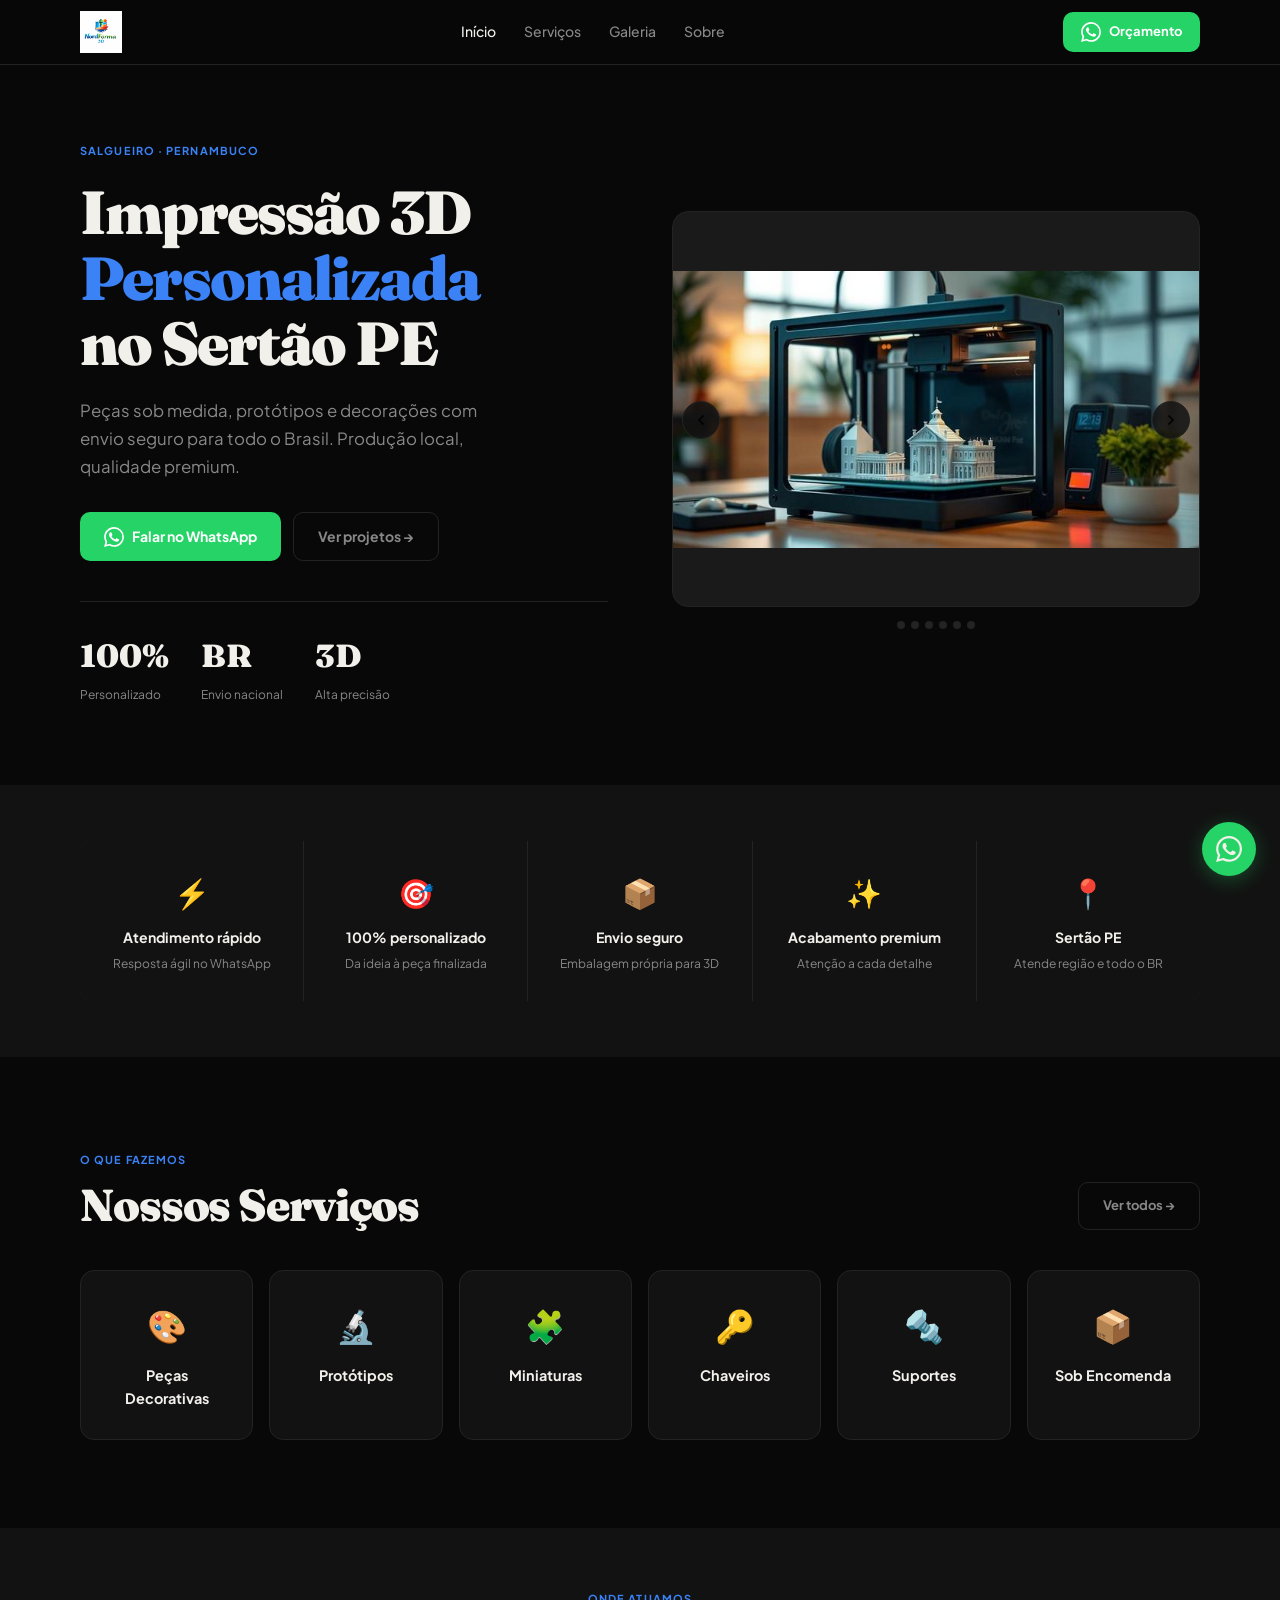
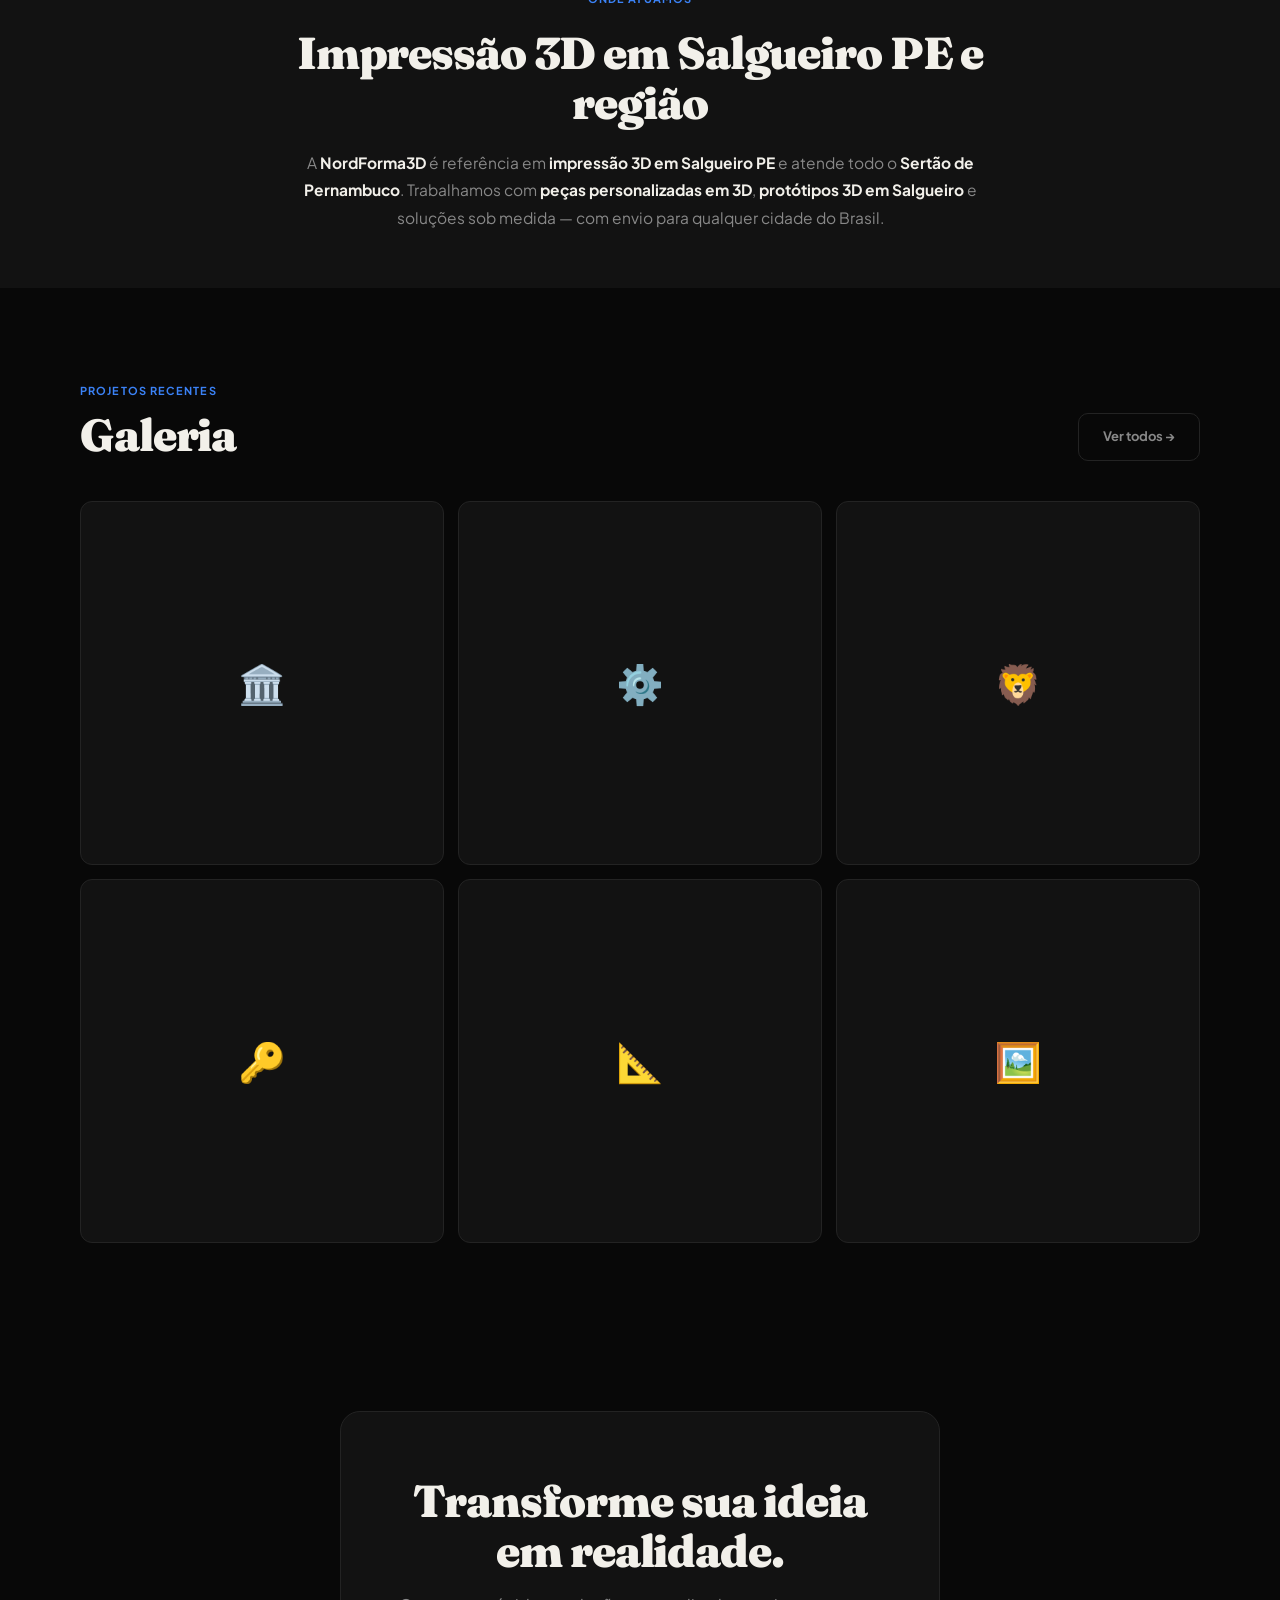
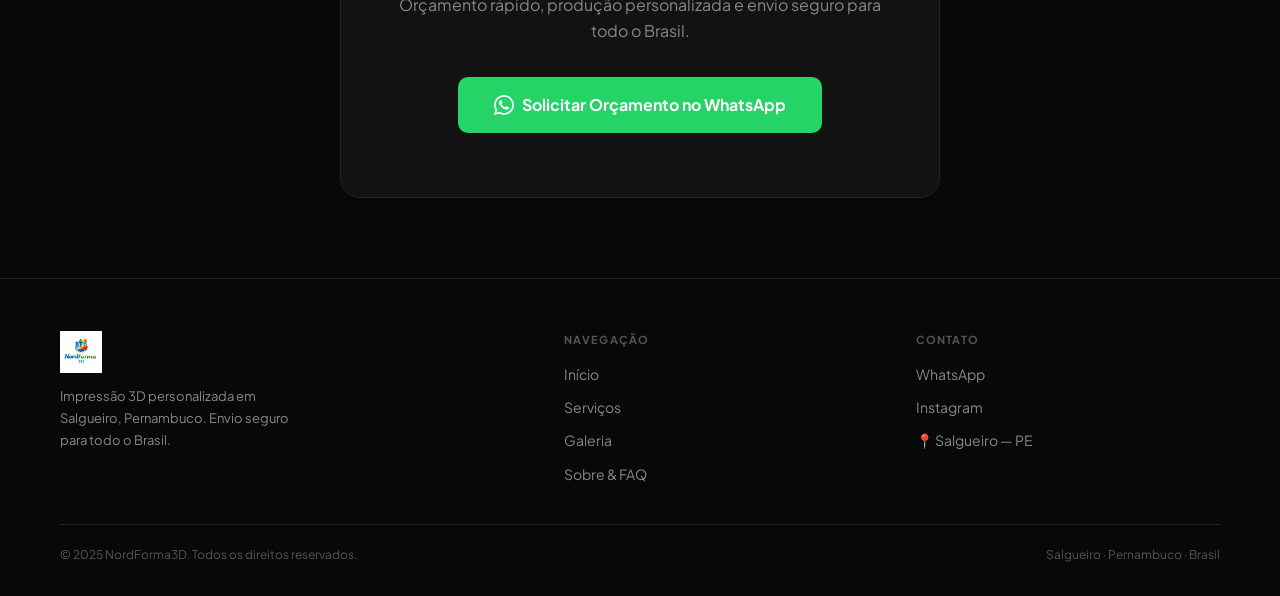
==== index.html @ 680f2144 "Initial commit" ====
<!DOCTYPE html>
<html lang="pt-BR">
  <head>
    <meta charset="UTF-8">
    <meta name="viewport" content="width=device-width,initial-scale=1">
    <title>NordForma3D | Impressão 3D Personalizada em Salgueiro PE</title>
    <meta name="description" content="Impressão 3D personalizada em Salgueiro - PE. Peças decorativas, protótipos, miniaturas e chaveiros. Envio para todo o Brasil. Solicite seu orçamento!">
    <meta name="robots" content="index,follow">
    <link rel="canonical" href="https://nordforma3d.com.br/">
    <meta property="og:type" content="website">
    <meta property="og:title" content="NordForma3D | Impressão 3D Personalizada em Salgueiro PE">
    <meta property="og:description" content="Impressão 3D personalizada em Salgueiro - PE. Peças decorativas, protótipos, miniaturas e chaveiros. Envio para todo o Brasil. Solicite seu orçamento!">
    <script type="application/ld+json">{"@context":"https://schema.org","@type":"LocalBusiness","name":"NordForma3D","description":"Impressão 3D personalizada em Salgueiro - PE","url":"https://nordforma3d.com.br","address":{"@type":"PostalAddress","addressLocality":"Salgueiro","addressRegion":"PE","addressCountry":"BR"},"areaServed":"Brasil","serviceType":"Impressão 3D Personalizada"}</script>
    <link rel="preconnect" href="https://fonts.googleapis.com">
    <link rel="preconnect" href="https://fonts.gstatic.com" crossorigin>
    <link href="https://fonts.googleapis.com/css2?family=Plus+Jakarta+Sans:wght@400;500;700&family=Fraunces:opsz,wght@9..144,700;9..144,900&display=swap" rel="stylesheet">
    <header class="hdr">
      <div class="hdr-inner">
        <a href="index.html"><img src="[data-uri]" alt="NordForma3D" class="logo-img" /></a>
        <nav class="nav">
          <a href="index.html" class='active'>Início</a>
          <a href="servicos.html" >Serviços</a>
          <a href="galeria.html" >Galeria</a>
          <a href="sobre.html" >Sobre</a>
        </nav>
        <a href="https://wa.me/55SEUNUMERO?text=Olá!%20Vim%20pelo%20site%20e%20gostaria%20de%20um%20orçamento." target="_blank" rel="noopener" class="hdr-cta">
          <svg width="20" height="20" viewBox="0 0 24 24" fill="currentColor">
            <path d="M17.472 14.382c-.297-.149-1.758-.867-2.03-.967-.273-.099-.471-.148-.67.15-.197.297-.767.966-.94 1.164-.173.199-.347.223-.644.075-.297-.15-1.255-.463-2.39-1.475-.883-.788-1.48-1.761-1.653-2.059-.173-.297-.018-.458.13-.606.134-.133.298-.347.446-.52.149-.174.198-.298.298-.497.099-.198.05-.371-.025-.52-.075-.149-.669-1.612-.916-2.207-.242-.579-.487-.5-.669-.51-.173-.008-.371-.01-.57-.01-.198 0-.52.074-.792.372-.272.297-1.04 1.016-1.04 2.479 0 1.462 1.065 2.875 1.213 3.074.149.198 2.096 3.2 5.077 4.487.709.306 1.262.489 1.694.625.712.227 1.36.195 1.871.118.571-.085 1.758-.719 2.006-1.413.248-.694.248-1.289.173-1.413-.074-.124-.272-.198-.57-.347m-5.421 7.403h-.004a9.87 9.87 0 01-5.031-1.378l-.361-.214-3.741.982.998-3.648-.235-.374a9.86 9.86 0 01-1.51-5.26c.001-5.45 4.436-9.884 9.888-9.884 2.64 0 5.122 1.03 6.988 2.898a9.825 9.825 0 012.893 6.994c-.003 5.45-4.437 9.884-9.885 9.884m8.413-18.297A11.815 11.815 0 0012.05 0C5.495 0 .16 5.335.157 11.892c0 2.096.547 4.142 1.588 5.945L.057 24l6.305-1.654a11.882 11.882 0 005.683 1.448h.005c6.554 0 11.89-5.335 11.893-11.893a11.821 11.821 0 00-3.48-8.413z"/>
          </svg>
          Orçamento
        </a>
        <button class="hamburger" id="hmbg" aria-label="Menu" aria-expanded="false">
        <span></span><span></span><span></span>
        </button>
      </div>
      <div class="mobile-nav" id="mnav">
        <a href="index.html">Início</a>
        <a href="servicos.html">Serviços</a>
        <a href="galeria.html">Galeria</a>
        <a href="sobre.html">Sobre & FAQ</a>
        <a href="https://wa.me/55SEUNUMERO?text=Olá!%20Vim%20pelo%20site%20e%20gostaria%20de%20um%20orçamento." target="_blank" rel="noopener" class="mob-cta">
          <svg width="20" height="20" viewBox="0 0 24 24" fill="currentColor">
            <path d="M17.472 14.382c-.297-.149-1.758-.867-2.03-.967-.273-.099-.471-.148-.67.15-.197.297-.767.966-.94 1.164-.173.199-.347.223-.644.075-.297-.15-1.255-.463-2.39-1.475-.883-.788-1.48-1.761-1.653-2.059-.173-.297-.018-.458.13-.606.134-.133.298-.347.446-.52.149-.174.198-.298.298-.497.099-.198.05-.371-.025-.52-.075-.149-.669-1.612-.916-2.207-.242-.579-.487-.5-.669-.51-.173-.008-.371-.01-.57-.01-.198 0-.52.074-.792.372-.272.297-1.04 1.016-1.04 2.479 0 1.462 1.065 2.875 1.213 3.074.149.198 2.096 3.2 5.077 4.487.709.306 1.262.489 1.694.625.712.227 1.36.195 1.871.118.571-.085 1.758-.719 2.006-1.413.248-.694.248-1.289.173-1.413-.074-.124-.272-.198-.57-.347m-5.421 7.403h-.004a9.87 9.87 0 01-5.031-1.378l-.361-.214-3.741.982.998-3.648-.235-.374a9.86 9.86 0 01-1.51-5.26c.001-5.45 4.436-9.884 9.888-9.884 2.64 0 5.122 1.03 6.988 2.898a9.825 9.825 0 012.893 6.994c-.003 5.45-4.437 9.884-9.885 9.884m8.413-18.297A11.815 11.815 0 0012.05 0C5.495 0 .16 5.335.157 11.892c0 2.096.547 4.142 1.588 5.945L.057 24l6.305-1.654a11.882 11.882 0 005.683 1.448h.005c6.554 0 11.89-5.335 11.893-11.893a11.821 11.821 0 00-3.48-8.413z"/>
          </svg>
          Solicitar Orçamento
        </a>
      </div>
    </header>
    <style>
      *,*::before,*::after{box-sizing:border-box;margin:0;padding:0}
      :root{
      --bg:#080808;--surface:#121212;--surface2:#1a1a1a;--border:#232323;
      --text:#f2f0ea;--muted:#888;--muted2:#555;
      --blue:#2563eb;--blue-lt:#3b82f6;--green:#25D366;
      --r:10px;--tr:.18s ease;
      }
      html{scroll-behavior:smooth;-webkit-text-size-adjust:100%}
      body{font-family:'Plus Jakarta Sans',sans-serif;background:var(--bg);color:var(--text);font-size:16px;line-height:1.65}
      a{color:inherit;text-decoration:none}
      img{display:block;max-width:100%}
      button{font-family:inherit;cursor:pointer}
      /* HEADER */
      .hdr{position:fixed;top:0;left:0;right:0;z-index:100;background:rgba(8,8,8,.92);backdrop-filter:blur(14px);border-bottom:1px solid var(--border)}
      .hdr-inner{max-width:1160px;margin:0 auto;padding:0 20px;height:64px;display:flex;align-items:center;justify-content:space-between;gap:16px}
      .logo-img{height:42px;width:auto}
      .nav{display:flex;align-items:center;gap:28px}
      .nav a{font-size:14px;font-weight:500;color:var(--muted);transition:color var(--tr)}
      .nav a:hover,.nav a.active{color:var(--text)}
      .hdr-cta{display:flex;align-items:center;gap:8px;background:var(--green);color:#fff;font-size:13px;font-weight:700;padding:9px 18px;border-radius:var(--r);transition:background var(--tr),transform var(--tr);border:none;white-space:nowrap}
      .hdr-cta:hover{background:#1ebe5a;transform:translateY(-1px)}
      .hamburger{display:none;flex-direction:column;gap:5px;background:none;border:none;padding:6px;cursor:pointer}
      .hamburger span{display:block;width:22px;height:2px;background:var(--text);border-radius:2px;transition:all .3s}
      .hamburger.open span:nth-child(1){transform:translateY(7px) rotate(45deg)}
      .hamburger.open span:nth-child(2){opacity:0}
      .hamburger.open span:nth-child(3){transform:translateY(-7px) rotate(-45deg)}
      .mobile-nav{display:none;flex-direction:column;gap:0;background:var(--surface);border-bottom:1px solid var(--border);overflow:hidden;max-height:0;transition:max-height .35s ease}
      .mobile-nav.open{max-height:400px}
      .mobile-nav a{display:block;padding:14px 20px;font-size:15px;font-weight:500;color:var(--muted);border-bottom:1px solid var(--border)}
      .mobile-nav a:last-child{border-bottom:none}
      .mobile-nav a:hover{color:var(--text)}
      .mobile-nav .mob-cta{background:var(--green);color:#fff;text-align:center;border-radius:8px;margin:12px 20px;padding:13px;font-weight:700}
      /* FOOTER */
      .ftr{border-top:1px solid var(--border);padding:52px 20px 32px}
      .ftr-inner{max-width:1160px;margin:0 auto;display:grid;grid-template-columns:1.5fr 1fr 1fr;gap:48px}
      .ftr-brand p{color:var(--muted);font-size:13px;margin-top:12px;line-height:1.7;max-width:240px}
      .ftr-col h4{font-size:11px;font-weight:700;text-transform:uppercase;letter-spacing:.1em;color:var(--muted2);margin-bottom:14px}
      .ftr-col a,.ftr-col p{display:block;font-size:14px;color:var(--muted);margin-bottom:10px;transition:color var(--tr)}
      .ftr-col a:hover{color:var(--text)}
      .ftr-bottom{max-width:1160px;margin:28px auto 0;padding-top:20px;border-top:1px solid var(--border);display:flex;justify-content:space-between;font-size:12px;color:var(--muted2);flex-wrap:wrap;gap:6px}
      /* FAB WA */
      .fab-wa{position:fixed;bottom:24px;right:24px;z-index:200;width:54px;height:54px;background:var(--green);border-radius:50%;display:flex;align-items:center;justify-content:center;box-shadow:0 4px 20px rgba(37,211,102,.3);transition:transform var(--tr),box-shadow var(--tr)}
      .fab-wa:hover{transform:scale(1.09);box-shadow:0 6px 28px rgba(37,211,102,.42)}
      .fab-wa svg{width:26px;height:26px}
      /* BTNS */
      .btn{display:inline-flex;align-items:center;justify-content:center;gap:8px;padding:12px 24px;border-radius:var(--r);font-size:14px;font-weight:700;transition:all var(--tr);border:none;cursor:pointer;white-space:nowrap}
      .btn-wa{background:var(--green);color:#fff}.btn-wa:hover{background:#1ebe5a;transform:translateY(-1px)}
      .btn-ghost{background:transparent;color:var(--muted);border:1px solid var(--border)}.btn-ghost:hover{color:var(--text);border-color:#444}
      /* UTILITIES */
      .container{max-width:1160px;margin:0 auto;padding:0 20px}
      .tag{display:inline-block;font-size:11px;font-weight:700;text-transform:uppercase;letter-spacing:.1em;color:var(--blue-lt);margin-bottom:10px}
      .h1{font-family:'Fraunces',serif;font-size:clamp(2.4rem,5.5vw,3.8rem);font-weight:900;line-height:1.08;letter-spacing:-.03em}
      .h2{font-family:'Fraunces',serif;font-size:clamp(1.9rem,3.8vw,2.8rem);font-weight:900;line-height:1.12;letter-spacing:-.025em}
      .h3{font-family:'Fraunces',serif;font-size:1.35rem;font-weight:800;line-height:1.2;letter-spacing:-.02em}
      .muted{color:var(--muted)}
      .section{padding:88px 0}
      /* CAROUSEL */
      .carousel-wrap{position:relative;overflow:hidden;border-radius:16px}
      .carousel-track{display:flex;transition:transform .45s cubic-bezier(.4,0,.2,1)}
      .carousel-track .slide{flex:0 0 100%;min-width:100%}
      .carousel-slide-img{width:100%;aspect-ratio:4/3;background:var(--surface2);border-radius:16px;display:flex;align-items:center;justify-content:center;overflow:hidden;border:1px solid var(--border)}
      .carousel-slide-img .ic{font-size:4rem}
      .carousel-dots{display:flex;gap:6px;justify-content:center;margin-top:14px}
      .carousel-dots button{width:8px;height:8px;border-radius:50%;border:none;background:var(--border);cursor:pointer;transition:background var(--tr),transform var(--tr)}
      .carousel-dots button.active{background:var(--blue-lt);transform:scale(1.3)}
      .carr-btn{position:absolute;top:50%;transform:translateY(-50%);background:rgba(18,18,18,.85);border:1px solid var(--border);border-radius:50%;width:38px;height:38px;display:flex;align-items:center;justify-content:center;cursor:pointer;transition:background var(--tr);z-index:2}
      .carr-btn:hover{background:var(--surface2)}
      .carr-prev{left:10px}.carr-next{right:10px}
      /* CARD */
      .card{background:var(--surface);border:1px solid var(--border);border-radius:14px;padding:28px 24px;transition:border-color var(--tr),transform var(--tr)}
      .card:hover{border-color:#333;transform:translateY(-2px)}
      @media(max-width:860px){
      .nav,.hdr-cta{display:none}
      .hamburger{display:flex}
      .ftr-inner{grid-template-columns:1fr 1fr}
      .ftr-brand{grid-column:1/-1}
      }
      @media(max-width:540px){
      .ftr-inner{grid-template-columns:1fr}
      .ftr-brand{grid-column:auto}
      }
      @media(max-width:820px){
      section:first-of-type > .container > div:first-child{grid-template-columns:1fr!important}
      section:first-of-type > .container > div:first-child > div:last-child{display:none}
      }
      @media(max-width:540px){
      section:nth-of-type(4) > .container > div:last-child{grid-template-columns:repeat(3,1fr)!important}
      }
      body{padding-top:64px}
    </style>
  </head>
  <body>
    <!-- HERO -->
    <section style="padding:72px 0 80px">
      <div class="container">
        <div style="display:grid;grid-template-columns:1fr 1fr;gap:64px;align-items:center">
          <div>
            <span class="tag">Salgueiro · Pernambuco</span>
            <h1 class="h1" style="margin:10px 0 20px">
              Impressão 3D<br><em style="color:var(--blue-lt);font-style:normal">Personalizada</em><br>no Sertão PE
            </h1>
            <p class="muted" style="font-size:1.05rem;max-width:440px;margin-bottom:32px">Peças sob medida, protótipos e decorações com envio seguro para todo o Brasil. Produção local, qualidade premium.</p>
            <div style="display:flex;gap:12px;flex-wrap:wrap">
              <a href="https://wa.me/55SEUNUMERO?text=Olá!%20Vim%20pelo%20site%20e%20gostaria%20de%20um%20orçamento." target="_blank" rel="noopener" class="btn btn-wa">
                <svg width="20" height="20" viewBox="0 0 24 24" fill="currentColor">
                  <path d="M17.472 14.382c-.297-.149-1.758-.867-2.03-.967-.273-.099-.471-.148-.67.15-.197.297-.767.966-.94 1.164-.173.199-.347.223-.644.075-.297-.15-1.255-.463-2.39-1.475-.883-.788-1.48-1.761-1.653-2.059-.173-.297-.018-.458.13-.606.134-.133.298-.347.446-.52.149-.174.198-.298.298-.497.099-.198.05-.371-.025-.52-.075-.149-.669-1.612-.916-2.207-.242-.579-.487-.5-.669-.51-.173-.008-.371-.01-.57-.01-.198 0-.52.074-.792.372-.272.297-1.04 1.016-1.04 2.479 0 1.462 1.065 2.875 1.213 3.074.149.198 2.096 3.2 5.077 4.487.709.306 1.262.489 1.694.625.712.227 1.36.195 1.871.118.571-.085 1.758-.719 2.006-1.413.248-.694.248-1.289.173-1.413-.074-.124-.272-.198-.57-.347m-5.421 7.403h-.004a9.87 9.87 0 01-5.031-1.378l-.361-.214-3.741.982.998-3.648-.235-.374a9.86 9.86 0 01-1.51-5.26c.001-5.45 4.436-9.884 9.888-9.884 2.64 0 5.122 1.03 6.988 2.898a9.825 9.825 0 012.893 6.994c-.003 5.45-4.437 9.884-9.885 9.884m8.413-18.297A11.815 11.815 0 0012.05 0C5.495 0 .16 5.335.157 11.892c0 2.096.547 4.142 1.588 5.945L.057 24l6.305-1.654a11.882 11.882 0 005.683 1.448h.005c6.554 0 11.89-5.335 11.893-11.893a11.821 11.821 0 00-3.48-8.413z"/>
                </svg>
                Falar no WhatsApp
              </a>
              <a href="galeria.html" class="btn btn-ghost">Ver projetos →</a>
            </div>
            <div style="display:flex;gap:32px;margin-top:40px;padding-top:28px;border-top:1px solid var(--border)">
              <div>
                <div style="font-family:'Fraunces',serif;font-size:2rem;font-weight:900">100%</div>
                <div style="font-size:12px;color:var(--muted);margin-top:2px">Personalizado</div>
              </div>
              <div>
                <div style="font-family:'Fraunces',serif;font-size:2rem;font-weight:900">BR</div>
                <div style="font-size:12px;color:var(--muted);margin-top:2px">Envio nacional</div>
              </div>
              <div>
                <div style="font-family:'Fraunces',serif;font-size:2rem;font-weight:900">3D</div>
                <div style="font-size:12px;color:var(--muted);margin-top:2px">Alta precisão</div>
              </div>
            </div>
          </div>
          <div>
            <div class="carousel-wrap" id="hero-car">
              <div class="carousel-track">
                <div class="slide">
                  <div class="carousel-slide-img">
                    <img src="img/hero-carrossel-1.jpeg" alt="Imagem 1">
                  </div>
                </div>
                <div class="slide">
                  <div class="carousel-slide-img">
                    <img src="img/hero-carrossel-2.jpeg" alt="Imagem 2">
                  </div>
                </div>
                <div class="slide">
                  <div class="carousel-slide-img">
                    <img src="img/hero-carrossel-3.jpeg" alt="Imagem 3">
                  </div>
                </div>
                <div class="slide">
                  <div class="carousel-slide-img">
                    <img src="img/hero-carrossel-4.jpeg" alt="Imagem 4">
                  </div>
                </div>
                <div class="slide">
                  <div class="carousel-slide-img">
                    <img src="img/hero-carrossel-5.jpeg" alt="Imagem 5">
                  </div>
                </div>
                <div class="slide">
                  <div class="carousel-slide-img">
                    <img src="img/hero-carrossel-6.jpeg" alt="Imagem 6">
                  </div>
                </div>
              </div>
              <button class="carr-btn carr-prev" aria-label="Anterior">
                <svg width="16" height="16" viewBox="0 0 24 24" fill="none" stroke="currentColor" stroke-width="2.5" stroke-linecap="round" stroke-linejoin="round">
                  <polyline points="15 18 9 12 15 6"/>
                </svg>
              </button>
              <button class="carr-btn carr-next" aria-label="Próximo">
                <svg width="16" height="16" viewBox="0 0 24 24" fill="none" stroke="currentColor" stroke-width="2.5" stroke-linecap="round" stroke-linejoin="round">
                  <polyline points="9 18 15 12 9 6"/>
                </svg>
              </button>
              <div class="carousel-dots"><button aria-label="slide"></button><button aria-label="slide"></button><button aria-label="slide"></button><button aria-label="slide"></button><button aria-label="slide"></button><button aria-label="slide"></button></div>
            </div>
          </div>
        </div>
      </div>
    </section>
    <!-- DIFERENCIAIS STRIP -->
    <section style="background:var(--surface);padding:56px 0">
      <div class="container">
        <div style="display:grid;grid-template-columns:repeat(auto-fit,minmax(160px,1fr));gap:1px;background:var(--border);border-radius:12px;overflow:hidden">
          <div style="background:var(--surface);padding:28px 20px;text-align:center">
            <div style="font-size:1.8rem;margin-bottom:10px">⚡</div>
            <div style="font-weight:700;font-size:.88rem;margin-bottom:4px">Atendimento rápido</div>
            <div style="font-size:12px;color:var(--muted)">Resposta ágil no WhatsApp</div>
          </div>
          <div style="background:var(--surface);padding:28px 20px;text-align:center">
            <div style="font-size:1.8rem;margin-bottom:10px">🎯</div>
            <div style="font-weight:700;font-size:.88rem;margin-bottom:4px">100% personalizado</div>
            <div style="font-size:12px;color:var(--muted)">Da ideia à peça finalizada</div>
          </div>
          <div style="background:var(--surface);padding:28px 20px;text-align:center">
            <div style="font-size:1.8rem;margin-bottom:10px">📦</div>
            <div style="font-weight:700;font-size:.88rem;margin-bottom:4px">Envio seguro</div>
            <div style="font-size:12px;color:var(--muted)">Embalagem própria para 3D</div>
          </div>
          <div style="background:var(--surface);padding:28px 20px;text-align:center">
            <div style="font-size:1.8rem;margin-bottom:10px">✨</div>
            <div style="font-weight:700;font-size:.88rem;margin-bottom:4px">Acabamento premium</div>
            <div style="font-size:12px;color:var(--muted)">Atenção a cada detalhe</div>
          </div>
          <div style="background:var(--surface);padding:28px 20px;text-align:center">
            <div style="font-size:1.8rem;margin-bottom:10px">📍</div>
            <div style="font-weight:700;font-size:.88rem;margin-bottom:4px">Sertão PE</div>
            <div style="font-size:12px;color:var(--muted)">Atende região e todo o BR</div>
          </div>
        </div>
      </div>
    </section>
    <!-- SERVIÇOS PREVIEW -->
    <section class="section">
      <div class="container">
        <span class="tag">O que fazemos</span>
        <div style="display:flex;justify-content:space-between;align-items:flex-end;margin-bottom:40px;gap:16px;flex-wrap:wrap">
          <h2 class="h2">Nossos Serviços</h2>
          <a href="servicos.html" class="btn btn-ghost" style="font-size:13px">Ver todos →</a>
        </div>
        <div style="display:grid;grid-template-columns:repeat(auto-fit,minmax(170px,1fr));gap:16px">
          <a href="servicos.html" class="card" style="text-align:center;text-decoration:none">
            <div style="font-size:2rem;margin-bottom:12px">🎨</div>
            <div style="font-weight:700;font-size:.9rem">Peças Decorativas</div>
          </a>
          <a href="servicos.html" class="card" style="text-align:center;text-decoration:none">
            <div style="font-size:2rem;margin-bottom:12px">🔬</div>
            <div style="font-weight:700;font-size:.9rem">Protótipos</div>
          </a>
          <a href="servicos.html" class="card" style="text-align:center;text-decoration:none">
            <div style="font-size:2rem;margin-bottom:12px">🧩</div>
            <div style="font-weight:700;font-size:.9rem">Miniaturas</div>
          </a>
          <a href="servicos.html" class="card" style="text-align:center;text-decoration:none">
            <div style="font-size:2rem;margin-bottom:12px">🔑</div>
            <div style="font-weight:700;font-size:.9rem">Chaveiros</div>
          </a>
          <a href="servicos.html" class="card" style="text-align:center;text-decoration:none">
            <div style="font-size:2rem;margin-bottom:12px">🔩</div>
            <div style="font-weight:700;font-size:.9rem">Suportes</div>
          </a>
          <a href="servicos.html" class="card" style="text-align:center;text-decoration:none">
            <div style="font-size:2rem;margin-bottom:12px">📦</div>
            <div style="font-weight:700;font-size:.9rem">Sob Encomenda</div>
          </a>
        </div>
      </div>
    </section>
    <!-- SEO LOCAL BLOCO (indexável, limpo) -->
    <section style="background:var(--surface);padding:56px 0">
      <div class="container">
        <div style="max-width:720px;margin:0 auto;text-align:center">
          <span class="tag">Onde atuamos</span>
          <h2 class="h2" style="margin:10px 0 20px">Impressão 3D em Salgueiro PE e região</h2>
          <p style="color:var(--muted);font-size:.97rem;line-height:1.8">A <strong style="color:var(--text)">NordForma3D</strong> é referência em <strong style="color:var(--text)">impressão 3D em Salgueiro PE</strong> e atende todo o <strong style="color:var(--text)">Sertão de Pernambuco</strong>. Trabalhamos com <strong style="color:var(--text)">peças personalizadas em 3D</strong>, <strong style="color:var(--text)">protótipos 3D em Salgueiro</strong> e soluções sob medida — com envio para qualquer cidade do Brasil.</p>
        </div>
      </div>
    </section>
    <!-- GALERIA PREVIEW -->
    <section class="section">
      <div class="container">
        <span class="tag">Projetos recentes</span>
        <div style="display:flex;justify-content:space-between;align-items:flex-end;margin-bottom:40px;gap:16px;flex-wrap:wrap">
          <h2 class="h2">Galeria</h2>
          <a href="galeria.html" class="btn btn-ghost" style="font-size:13px">Ver todos →</a>
        </div>
        <div style="display:grid;grid-template-columns:repeat(3,1fr);gap:14px">
          <a href="galeria.html" style="aspect-ratio:1;background:var(--surface);border:1px solid var(--border);border-radius:12px;display:flex;align-items:center;justify-content:center;font-size:2.4rem;transition:border-color var(--tr);text-decoration:none" onmouseover="this.style.borderColor='#444'" onmouseout="this.style.borderColor='var(--border)'">🏛️</a><a href="galeria.html" style="aspect-ratio:1;background:var(--surface);border:1px solid var(--border);border-radius:12px;display:flex;align-items:center;justify-content:center;font-size:2.4rem;transition:border-color var(--tr);text-decoration:none" onmouseover="this.style.borderColor='#444'" onmouseout="this.style.borderColor='var(--border)'">⚙️</a><a href="galeria.html" style="aspect-ratio:1;background:var(--surface);border:1px solid var(--border);border-radius:12px;display:flex;align-items:center;justify-content:center;font-size:2.4rem;transition:border-color var(--tr);text-decoration:none" onmouseover="this.style.borderColor='#444'" onmouseout="this.style.borderColor='var(--border)'">🦁</a><a href="galeria.html" style="aspect-ratio:1;background:var(--surface);border:1px solid var(--border);border-radius:12px;display:flex;align-items:center;justify-content:center;font-size:2.4rem;transition:border-color var(--tr);text-decoration:none" onmouseover="this.style.borderColor='#444'" onmouseout="this.style.borderColor='var(--border)'">🔑</a><a href="galeria.html" style="aspect-ratio:1;background:var(--surface);border:1px solid var(--border);border-radius:12px;display:flex;align-items:center;justify-content:center;font-size:2.4rem;transition:border-color var(--tr);text-decoration:none" onmouseover="this.style.borderColor='#444'" onmouseout="this.style.borderColor='var(--border)'">📐</a><a href="galeria.html" style="aspect-ratio:1;background:var(--surface);border:1px solid var(--border);border-radius:12px;display:flex;align-items:center;justify-content:center;font-size:2.4rem;transition:border-color var(--tr);text-decoration:none" onmouseover="this.style.borderColor='#444'" onmouseout="this.style.borderColor='var(--border)'">🖼️</a>
        </div>
      </div>
    </section>
    <!-- CTA FINAL -->
    <section style="padding:80px 0">
      <div class="container">
        <div style="background:var(--surface);border:1px solid var(--border);border-radius:20px;padding:64px 40px;text-align:center;max-width:600px;margin:0 auto">
          <h2 class="h2" style="margin-bottom:16px">Transforme sua ideia em realidade.</h2>
          <p class="muted" style="margin-bottom:32px;font-size:1rem">Orçamento rápido, produção personalizada e envio seguro para todo o Brasil.</p>
          <a href="https://wa.me/55SEUNUMERO?text=Olá!%20Vim%20pelo%20site%20e%20gostaria%20de%20um%20orçamento." target="_blank" rel="noopener" class="btn btn-wa" style="font-size:1rem;padding:15px 36px">
            <svg width="20" height="20" viewBox="0 0 24 24" fill="currentColor">
              <path d="M17.472 14.382c-.297-.149-1.758-.867-2.03-.967-.273-.099-.471-.148-.67.15-.197.297-.767.966-.94 1.164-.173.199-.347.223-.644.075-.297-.15-1.255-.463-2.39-1.475-.883-.788-1.48-1.761-1.653-2.059-.173-.297-.018-.458.13-.606.134-.133.298-.347.446-.52.149-.174.198-.298.298-.497.099-.198.05-.371-.025-.52-.075-.149-.669-1.612-.916-2.207-.242-.579-.487-.5-.669-.51-.173-.008-.371-.01-.57-.01-.198 0-.52.074-.792.372-.272.297-1.04 1.016-1.04 2.479 0 1.462 1.065 2.875 1.213 3.074.149.198 2.096 3.2 5.077 4.487.709.306 1.262.489 1.694.625.712.227 1.36.195 1.871.118.571-.085 1.758-.719 2.006-1.413.248-.694.248-1.289.173-1.413-.074-.124-.272-.198-.57-.347m-5.421 7.403h-.004a9.87 9.87 0 01-5.031-1.378l-.361-.214-3.741.982.998-3.648-.235-.374a9.86 9.86 0 01-1.51-5.26c.001-5.45 4.436-9.884 9.888-9.884 2.64 0 5.122 1.03 6.988 2.898a9.825 9.825 0 012.893 6.994c-.003 5.45-4.437 9.884-9.885 9.884m8.413-18.297A11.815 11.815 0 0012.05 0C5.495 0 .16 5.335.157 11.892c0 2.096.547 4.142 1.588 5.945L.057 24l6.305-1.654a11.882 11.882 0 005.683 1.448h.005c6.554 0 11.89-5.335 11.893-11.893a11.821 11.821 0 00-3.48-8.413z"/>
            </svg>
            Solicitar Orçamento no WhatsApp
          </a>
        </div>
      </div>
    </section>
    <footer class="ftr">
      <div class="ftr-inner">
        <div class="ftr-brand">
          <img src="[data-uri]" alt="NordForma3D" class="logo-img" />
          <p>Impressão 3D personalizada em Salgueiro, Pernambuco. Envio seguro para todo o Brasil.</p>
        </div>
        <div class="ftr-col">
          <h4>Navegação</h4>
          <a href="index.html">Início</a>
          <a href="servicos.html">Serviços</a>
          <a href="galeria.html">Galeria</a>
          <a href="sobre.html">Sobre & FAQ</a>
        </div>
        <div class="ftr-col">
          <h4>Contato</h4>
          <a href="https://wa.me/55SEUNUMERO?text=Olá!%20Vim%20pelo%20site%20e%20gostaria%20de%20um%20orçamento." target="_blank" rel="noopener">WhatsApp</a>
          <a href="https://instagram.com/nordforma3d" target="_blank" rel="noopener">Instagram</a>
          <p>📍 Salgueiro — PE</p>
        </div>
      </div>
      <div class="ftr-bottom">
        <span>© 2025 NordForma3D. Todos os direitos reservados.</span>
        <span>Salgueiro · Pernambuco · Brasil</span>
      </div>
    </footer>
    <a href="https://wa.me/55SEUNUMERO?text=Olá!%20Vim%20pelo%20site%20e%20gostaria%20de%20um%20orçamento." target="_blank" rel="noopener" class="fab-wa" aria-label="WhatsApp">
      <svg width="20" height="20" viewBox="0 0 24 24" fill="currentColor">
        <path d="M17.472 14.382c-.297-.149-1.758-.867-2.03-.967-.273-.099-.471-.148-.67.15-.197.297-.767.966-.94 1.164-.173.199-.347.223-.644.075-.297-.15-1.255-.463-2.39-1.475-.883-.788-1.48-1.761-1.653-2.059-.173-.297-.018-.458.13-.606.134-.133.298-.347.446-.52.149-.174.198-.298.298-.497.099-.198.05-.371-.025-.52-.075-.149-.669-1.612-.916-2.207-.242-.579-.487-.5-.669-.51-.173-.008-.371-.01-.57-.01-.198 0-.52.074-.792.372-.272.297-1.04 1.016-1.04 2.479 0 1.462 1.065 2.875 1.213 3.074.149.198 2.096 3.2 5.077 4.487.709.306 1.262.489 1.694.625.712.227 1.36.195 1.871.118.571-.085 1.758-.719 2.006-1.413.248-.694.248-1.289.173-1.413-.074-.124-.272-.198-.57-.347m-5.421 7.403h-.004a9.87 9.87 0 01-5.031-1.378l-.361-.214-3.741.982.998-3.648-.235-.374a9.86 9.86 0 01-1.51-5.26c.001-5.45 4.436-9.884 9.888-9.884 2.64 0 5.122 1.03 6.988 2.898a9.825 9.825 0 012.893 6.994c-.003 5.45-4.437 9.884-9.885 9.884m8.413-18.297A11.815 11.815 0 0012.05 0C5.495 0 .16 5.335.157 11.892c0 2.096.547 4.142 1.588 5.945L.057 24l6.305-1.654a11.882 11.882 0 005.683 1.448h.005c6.554 0 11.89-5.335 11.893-11.893a11.821 11.821 0 00-3.48-8.413z"/>
      </svg>
    </a>
    <script>
      const hmbg=document.getElementById('hmbg'),mnav=document.getElementById('mnav');
      if(hmbg&&mnav){hmbg.addEventListener('click',()=>{const o=mnav.classList.toggle('open');hmbg.classList.toggle('open',o);hmbg.setAttribute('aria-expanded',o)})}
      function initCarousel(id){
        const w=document.getElementById(id);if(!w)return;
        const track=w.querySelector('.carousel-track');
        const slides=w.querySelectorAll('.slide');
        const dots=w.querySelectorAll('.carousel-dots button');
        let cur=0;
        function go(n){cur=(n+slides.length)%slides.length;track.style.transform=`translateX(-${cur*100}%)`;dots.forEach((d,i)=>d.classList.toggle('active',i===cur))}
        w.querySelector('.carr-prev').onclick=()=>go(cur-1);
        w.querySelector('.carr-next').onclick=()=>go(cur+1);
        dots.forEach((d,i)=>d.onclick=()=>go(i));
        go(0);
        setInterval(()=>go(cur+1),5000);
      }
    </script>
  </body>
</html>
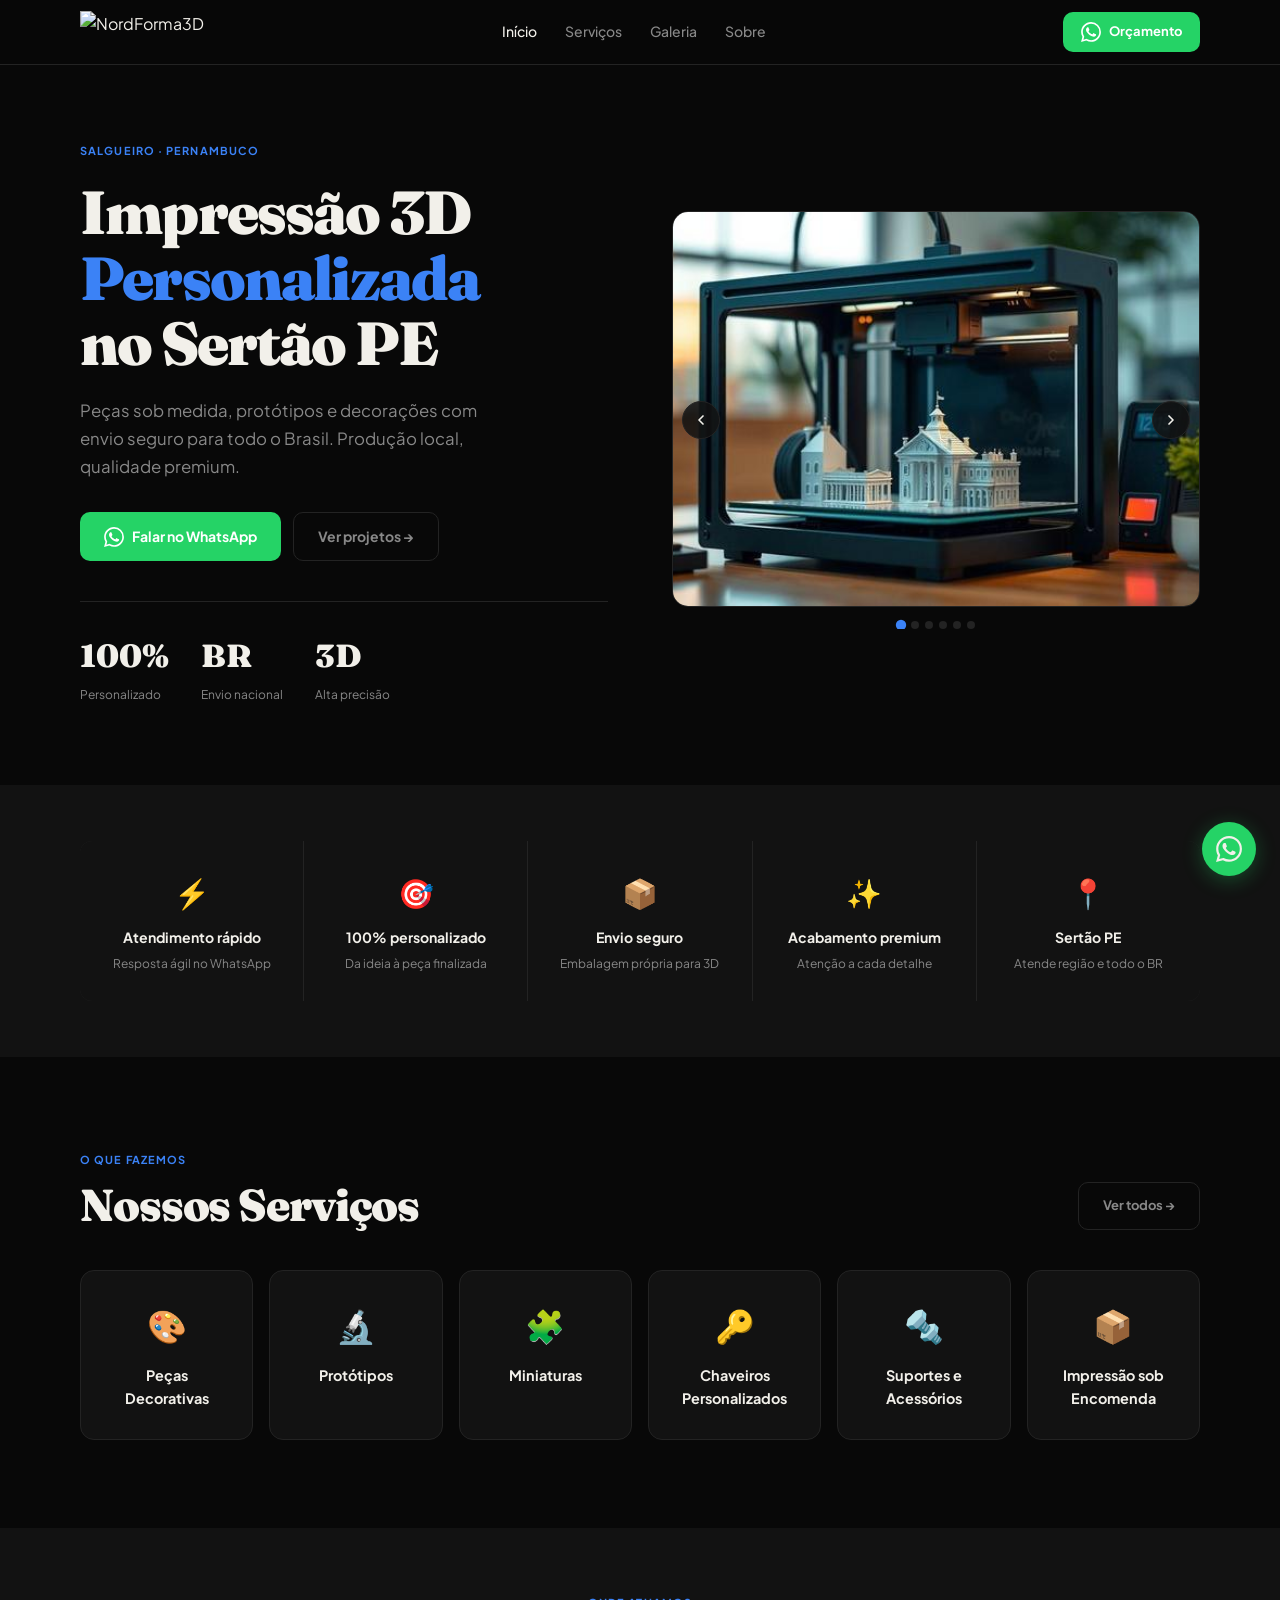
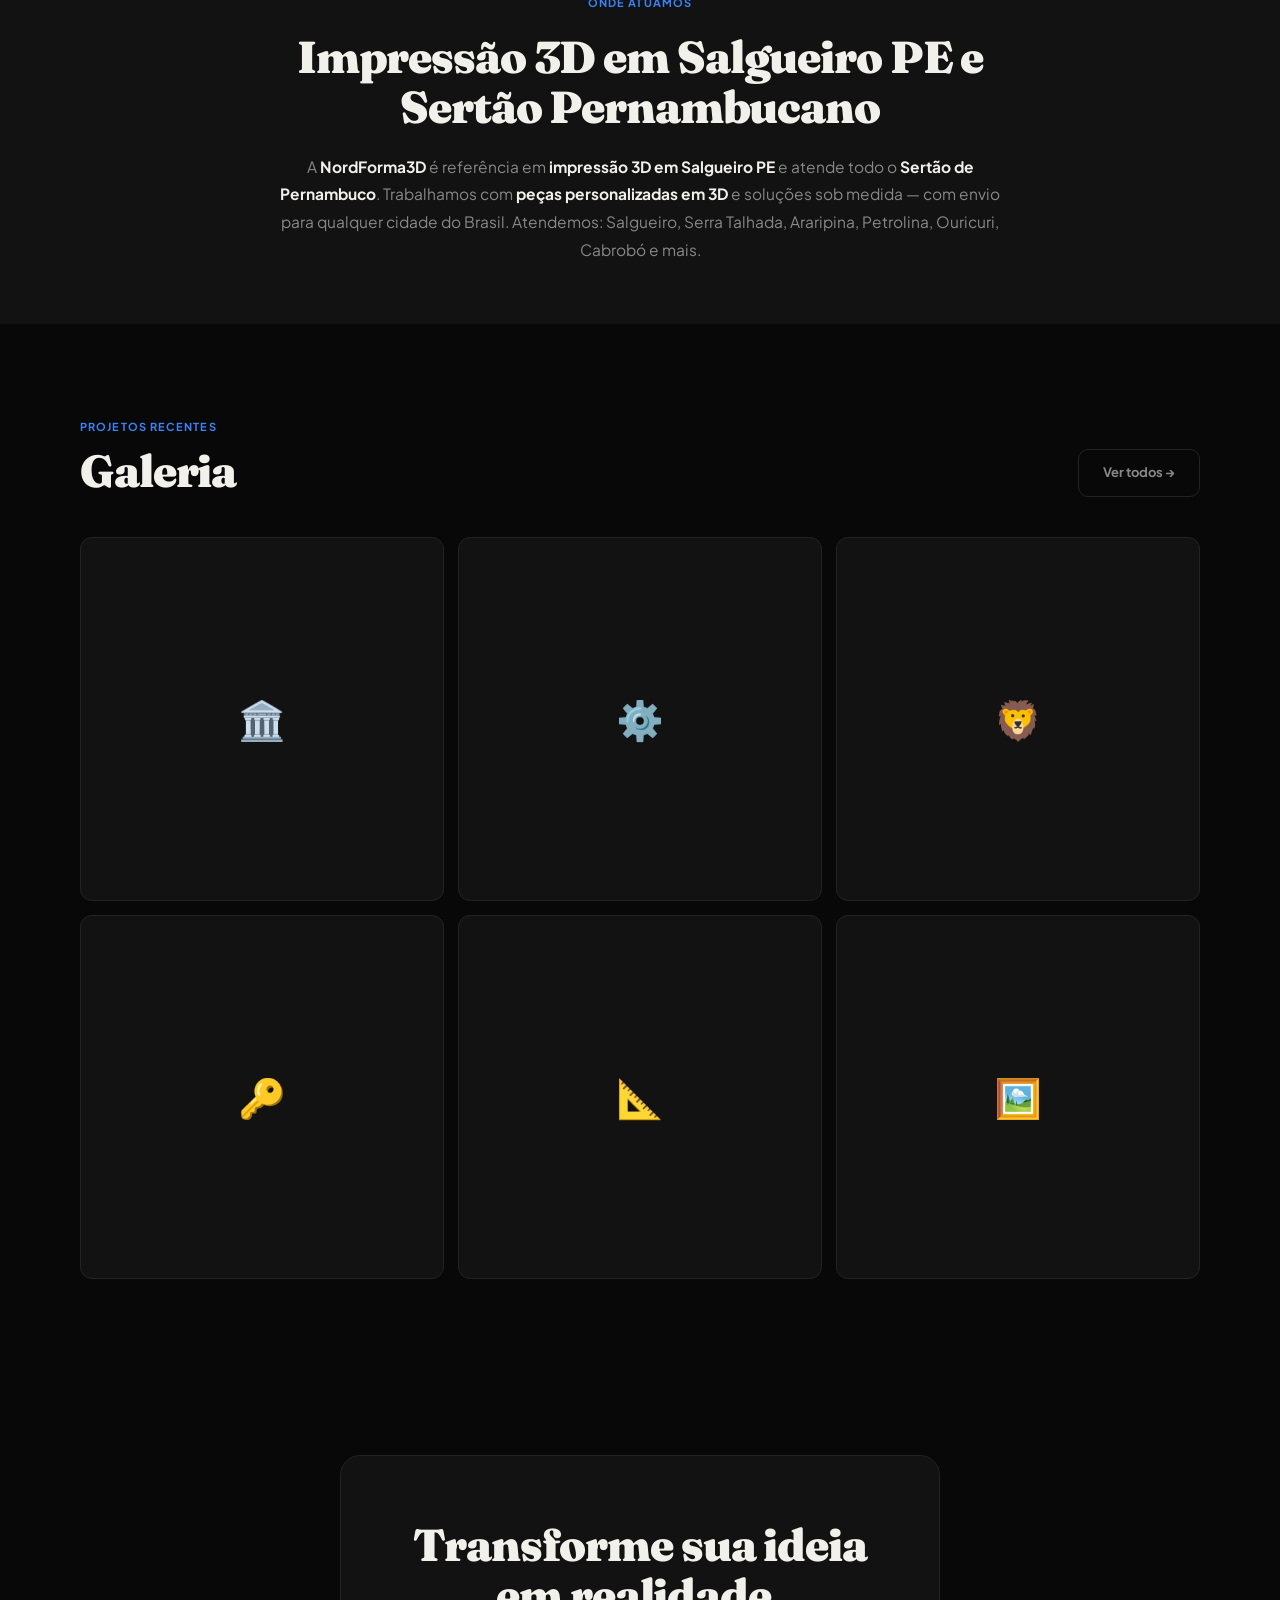
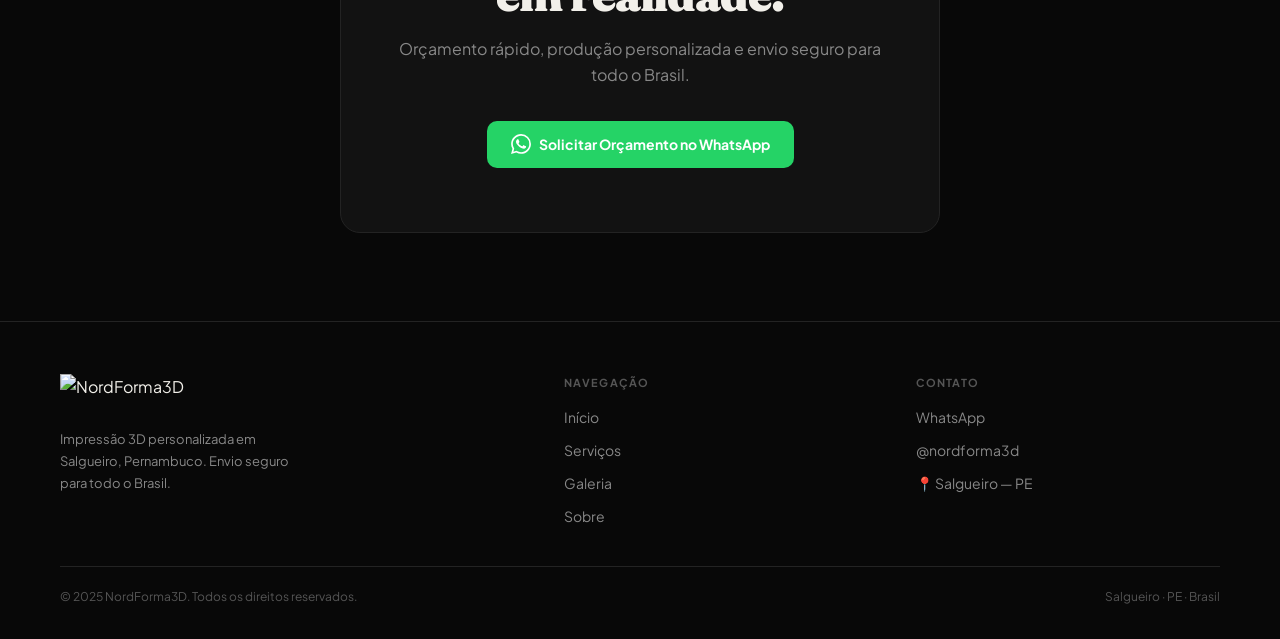
==== commit df516cd4: "reformulação" ====
--- a/index.html
+++ b/index.html
@@ -1,380 +1,164 @@
 <!DOCTYPE html>
 <html lang="pt-BR">
-  <head>
-    <meta charset="UTF-8">
-    <meta name="viewport" content="width=device-width,initial-scale=1">
-    <title>NordForma3D | Impressão 3D Personalizada em Salgueiro PE</title>
-    <meta name="description" content="Impressão 3D personalizada em Salgueiro - PE. Peças decorativas, protótipos, miniaturas e chaveiros. Envio para todo o Brasil. Solicite seu orçamento!">
-    <meta name="robots" content="index,follow">
-    <link rel="canonical" href="https://nordforma3d.com.br/">
-    <meta property="og:type" content="website">
-    <meta property="og:title" content="NordForma3D | Impressão 3D Personalizada em Salgueiro PE">
-    <meta property="og:description" content="Impressão 3D personalizada em Salgueiro - PE. Peças decorativas, protótipos, miniaturas e chaveiros. Envio para todo o Brasil. Solicite seu orçamento!">
-    <script type="application/ld+json">{"@context":"https://schema.org","@type":"LocalBusiness","name":"NordForma3D","description":"Impressão 3D personalizada em Salgueiro - PE","url":"https://nordforma3d.com.br","address":{"@type":"PostalAddress","addressLocality":"Salgueiro","addressRegion":"PE","addressCountry":"BR"},"areaServed":"Brasil","serviceType":"Impressão 3D Personalizada"}</script>
-    <link rel="preconnect" href="https://fonts.googleapis.com">
-    <link rel="preconnect" href="https://fonts.gstatic.com" crossorigin>
-    <link href="https://fonts.googleapis.com/css2?family=Plus+Jakarta+Sans:wght@400;500;700&family=Fraunces:opsz,wght@9..144,700;9..144,900&display=swap" rel="stylesheet">
-    <header class="hdr">
-      <div class="hdr-inner">
-        <a href="index.html"><img src="[data-uri]" alt="NordForma3D" class="logo-img" /></a>
-        <nav class="nav">
-          <a href="index.html" class='active'>Início</a>
-          <a href="servicos.html" >Serviços</a>
-          <a href="galeria.html" >Galeria</a>
-          <a href="sobre.html" >Sobre</a>
-        </nav>
-        <a href="https://wa.me/55SEUNUMERO?text=Olá!%20Vim%20pelo%20site%20e%20gostaria%20de%20um%20orçamento." target="_blank" rel="noopener" class="hdr-cta">
-          <svg width="20" height="20" viewBox="0 0 24 24" fill="currentColor">
-            <path d="M17.472 14.382c-.297-.149-1.758-.867-2.03-.967-.273-.099-.471-.148-.67.15-.197.297-.767.966-.94 1.164-.173.199-.347.223-.644.075-.297-.15-1.255-.463-2.39-1.475-.883-.788-1.48-1.761-1.653-2.059-.173-.297-.018-.458.13-.606.134-.133.298-.347.446-.52.149-.174.198-.298.298-.497.099-.198.05-.371-.025-.52-.075-.149-.669-1.612-.916-2.207-.242-.579-.487-.5-.669-.51-.173-.008-.371-.01-.57-.01-.198 0-.52.074-.792.372-.272.297-1.04 1.016-1.04 2.479 0 1.462 1.065 2.875 1.213 3.074.149.198 2.096 3.2 5.077 4.487.709.306 1.262.489 1.694.625.712.227 1.36.195 1.871.118.571-.085 1.758-.719 2.006-1.413.248-.694.248-1.289.173-1.413-.074-.124-.272-.198-.57-.347m-5.421 7.403h-.004a9.87 9.87 0 01-5.031-1.378l-.361-.214-3.741.982.998-3.648-.235-.374a9.86 9.86 0 01-1.51-5.26c.001-5.45 4.436-9.884 9.888-9.884 2.64 0 5.122 1.03 6.988 2.898a9.825 9.825 0 012.893 6.994c-.003 5.45-4.437 9.884-9.885 9.884m8.413-18.297A11.815 11.815 0 0012.05 0C5.495 0 .16 5.335.157 11.892c0 2.096.547 4.142 1.588 5.945L.057 24l6.305-1.654a11.882 11.882 0 005.683 1.448h.005c6.554 0 11.89-5.335 11.893-11.893a11.821 11.821 0 00-3.48-8.413z"/>
-          </svg>
-          Orçamento
-        </a>
-        <button class="hamburger" id="hmbg" aria-label="Menu" aria-expanded="false">
-        <span></span><span></span><span></span>
-        </button>
+<head>
+  <meta charset="UTF-8">
+  <meta name="viewport" content="width=device-width, initial-scale=1">
+  <title>NordForma3D</title><!-- sobrescrito por componentes.js -->
+  <meta name="robots" content="index,follow">
+  <link rel="preconnect" href="https://fonts.googleapis.com">
+  <link rel="preconnect" href="https://fonts.gstatic.com" crossorigin>
+  <link href="https://fonts.googleapis.com/css2?family=Plus+Jakarta+Sans:wght@400;500;700&family=Fraunces:opsz,wght@9..144,700;9..144,900&display=swap" rel="stylesheet">
+  <link rel="stylesheet" href="css/global.css">
+  <link rel="stylesheet" href="css/index.css">
+</head>
+<body>
+
+<!-- Header e Footer injetados por componentes.js -->
+
+<main id="main">
+
+  <!-- ─── HERO ─────────────────────────────────── -->
+  <section class="hero">
+    <div class="container">
+      <div class="hero-grid">
+
+        <div>
+          <span class="tag" id="hero-tag"></span>
+          <h1 class="h1" id="hero-titulo" style="margin:10px 0 20px"></h1>
+          <p class="hero-desc" id="hero-desc"></p>
+          <div class="hero-btns" id="hero-btns"></div>
+          <div class="hero-stats" id="hero-stats"></div>
+        </div>
+
+        <div>
+          <div id="carrossel-hero"></div>
+        </div>
+
       </div>
-      <div class="mobile-nav" id="mnav">
-        <a href="index.html">Início</a>
-        <a href="servicos.html">Serviços</a>
-        <a href="galeria.html">Galeria</a>
-        <a href="sobre.html">Sobre & FAQ</a>
-        <a href="https://wa.me/55SEUNUMERO?text=Olá!%20Vim%20pelo%20site%20e%20gostaria%20de%20um%20orçamento." target="_blank" rel="noopener" class="mob-cta">
-          <svg width="20" height="20" viewBox="0 0 24 24" fill="currentColor">
-            <path d="M17.472 14.382c-.297-.149-1.758-.867-2.03-.967-.273-.099-.471-.148-.67.15-.197.297-.767.966-.94 1.164-.173.199-.347.223-.644.075-.297-.15-1.255-.463-2.39-1.475-.883-.788-1.48-1.761-1.653-2.059-.173-.297-.018-.458.13-.606.134-.133.298-.347.446-.52.149-.174.198-.298.298-.497.099-.198.05-.371-.025-.52-.075-.149-.669-1.612-.916-2.207-.242-.579-.487-.5-.669-.51-.173-.008-.371-.01-.57-.01-.198 0-.52.074-.792.372-.272.297-1.04 1.016-1.04 2.479 0 1.462 1.065 2.875 1.213 3.074.149.198 2.096 3.2 5.077 4.487.709.306 1.262.489 1.694.625.712.227 1.36.195 1.871.118.571-.085 1.758-.719 2.006-1.413.248-.694.248-1.289.173-1.413-.074-.124-.272-.198-.57-.347m-5.421 7.403h-.004a9.87 9.87 0 01-5.031-1.378l-.361-.214-3.741.982.998-3.648-.235-.374a9.86 9.86 0 01-1.51-5.26c.001-5.45 4.436-9.884 9.888-9.884 2.64 0 5.122 1.03 6.988 2.898a9.825 9.825 0 012.893 6.994c-.003 5.45-4.437 9.884-9.885 9.884m8.413-18.297A11.815 11.815 0 0012.05 0C5.495 0 .16 5.335.157 11.892c0 2.096.547 4.142 1.588 5.945L.057 24l6.305-1.654a11.882 11.882 0 005.683 1.448h.005c6.554 0 11.89-5.335 11.893-11.893a11.821 11.821 0 00-3.48-8.413z"/>
-          </svg>
-          Solicitar Orçamento
-        </a>
+    </div>
+  </section>
+
+  <!-- ─── DIFERENCIAIS ─────────────────────────── -->
+  <section class="strip">
+    <div class="container">
+      <div class="strip-grid" id="strip-grid"></div>
+    </div>
+  </section>
+
+  <!-- ─── SERVIÇOS PREVIEW ─────────────────────── -->
+  <section class="section">
+    <div class="container">
+      <span class="tag">O que fazemos</span>
+      <div style="display:flex;justify-content:space-between;align-items:flex-end;margin-bottom:40px;gap:16px;flex-wrap:wrap">
+        <h2 class="h2">Nossos Serviços</h2>
+        <a href="servicos.html" class="btn btn-ghost" style="font-size:13px">Ver todos →</a>
       </div>
-    </header>
-    <style>
-      *,*::before,*::after{box-sizing:border-box;margin:0;padding:0}
-      :root{
-      --bg:#080808;--surface:#121212;--surface2:#1a1a1a;--border:#232323;
-      --text:#f2f0ea;--muted:#888;--muted2:#555;
-      --blue:#2563eb;--blue-lt:#3b82f6;--green:#25D366;
-      --r:10px;--tr:.18s ease;
-      }
-      html{scroll-behavior:smooth;-webkit-text-size-adjust:100%}
-      body{font-family:'Plus Jakarta Sans',sans-serif;background:var(--bg);color:var(--text);font-size:16px;line-height:1.65}
-      a{color:inherit;text-decoration:none}
-      img{display:block;max-width:100%}
-      button{font-family:inherit;cursor:pointer}
-      /* HEADER */
-      .hdr{position:fixed;top:0;left:0;right:0;z-index:100;background:rgba(8,8,8,.92);backdrop-filter:blur(14px);border-bottom:1px solid var(--border)}
-      .hdr-inner{max-width:1160px;margin:0 auto;padding:0 20px;height:64px;display:flex;align-items:center;justify-content:space-between;gap:16px}
-      .logo-img{height:42px;width:auto}
-      .nav{display:flex;align-items:center;gap:28px}
-      .nav a{font-size:14px;font-weight:500;color:var(--muted);transition:color var(--tr)}
-      .nav a:hover,.nav a.active{color:var(--text)}
-      .hdr-cta{display:flex;align-items:center;gap:8px;background:var(--green);color:#fff;font-size:13px;font-weight:700;padding:9px 18px;border-radius:var(--r);transition:background var(--tr),transform var(--tr);border:none;white-space:nowrap}
-      .hdr-cta:hover{background:#1ebe5a;transform:translateY(-1px)}
-      .hamburger{display:none;flex-direction:column;gap:5px;background:none;border:none;padding:6px;cursor:pointer}
-      .hamburger span{display:block;width:22px;height:2px;background:var(--text);border-radius:2px;transition:all .3s}
-      .hamburger.open span:nth-child(1){transform:translateY(7px) rotate(45deg)}
-      .hamburger.open span:nth-child(2){opacity:0}
-      .hamburger.open span:nth-child(3){transform:translateY(-7px) rotate(-45deg)}
-      .mobile-nav{display:none;flex-direction:column;gap:0;background:var(--surface);border-bottom:1px solid var(--border);overflow:hidden;max-height:0;transition:max-height .35s ease}
-      .mobile-nav.open{max-height:400px}
-      .mobile-nav a{display:block;padding:14px 20px;font-size:15px;font-weight:500;color:var(--muted);border-bottom:1px solid var(--border)}
-      .mobile-nav a:last-child{border-bottom:none}
-      .mobile-nav a:hover{color:var(--text)}
-      .mobile-nav .mob-cta{background:var(--green);color:#fff;text-align:center;border-radius:8px;margin:12px 20px;padding:13px;font-weight:700}
-      /* FOOTER */
-      .ftr{border-top:1px solid var(--border);padding:52px 20px 32px}
-      .ftr-inner{max-width:1160px;margin:0 auto;display:grid;grid-template-columns:1.5fr 1fr 1fr;gap:48px}
-      .ftr-brand p{color:var(--muted);font-size:13px;margin-top:12px;line-height:1.7;max-width:240px}
-      .ftr-col h4{font-size:11px;font-weight:700;text-transform:uppercase;letter-spacing:.1em;color:var(--muted2);margin-bottom:14px}
-      .ftr-col a,.ftr-col p{display:block;font-size:14px;color:var(--muted);margin-bottom:10px;transition:color var(--tr)}
-      .ftr-col a:hover{color:var(--text)}
-      .ftr-bottom{max-width:1160px;margin:28px auto 0;padding-top:20px;border-top:1px solid var(--border);display:flex;justify-content:space-between;font-size:12px;color:var(--muted2);flex-wrap:wrap;gap:6px}
-      /* FAB WA */
-      .fab-wa{position:fixed;bottom:24px;right:24px;z-index:200;width:54px;height:54px;background:var(--green);border-radius:50%;display:flex;align-items:center;justify-content:center;box-shadow:0 4px 20px rgba(37,211,102,.3);transition:transform var(--tr),box-shadow var(--tr)}
-      .fab-wa:hover{transform:scale(1.09);box-shadow:0 6px 28px rgba(37,211,102,.42)}
-      .fab-wa svg{width:26px;height:26px}
-      /* BTNS */
-      .btn{display:inline-flex;align-items:center;justify-content:center;gap:8px;padding:12px 24px;border-radius:var(--r);font-size:14px;font-weight:700;transition:all var(--tr);border:none;cursor:pointer;white-space:nowrap}
-      .btn-wa{background:var(--green);color:#fff}.btn-wa:hover{background:#1ebe5a;transform:translateY(-1px)}
-      .btn-ghost{background:transparent;color:var(--muted);border:1px solid var(--border)}.btn-ghost:hover{color:var(--text);border-color:#444}
-      /* UTILITIES */
-      .container{max-width:1160px;margin:0 auto;padding:0 20px}
-      .tag{display:inline-block;font-size:11px;font-weight:700;text-transform:uppercase;letter-spacing:.1em;color:var(--blue-lt);margin-bottom:10px}
-      .h1{font-family:'Fraunces',serif;font-size:clamp(2.4rem,5.5vw,3.8rem);font-weight:900;line-height:1.08;letter-spacing:-.03em}
-      .h2{font-family:'Fraunces',serif;font-size:clamp(1.9rem,3.8vw,2.8rem);font-weight:900;line-height:1.12;letter-spacing:-.025em}
-      .h3{font-family:'Fraunces',serif;font-size:1.35rem;font-weight:800;line-height:1.2;letter-spacing:-.02em}
-      .muted{color:var(--muted)}
-      .section{padding:88px 0}
-      /* CAROUSEL */
-      .carousel-wrap{position:relative;overflow:hidden;border-radius:16px}
-      .carousel-track{display:flex;transition:transform .45s cubic-bezier(.4,0,.2,1)}
-      .carousel-track .slide{flex:0 0 100%;min-width:100%}
-      .carousel-slide-img{width:100%;aspect-ratio:4/3;background:var(--surface2);border-radius:16px;display:flex;align-items:center;justify-content:center;overflow:hidden;border:1px solid var(--border)}
-      .carousel-slide-img .ic{font-size:4rem}
-      .carousel-dots{display:flex;gap:6px;justify-content:center;margin-top:14px}
-      .carousel-dots button{width:8px;height:8px;border-radius:50%;border:none;background:var(--border);cursor:pointer;transition:background var(--tr),transform var(--tr)}
-      .carousel-dots button.active{background:var(--blue-lt);transform:scale(1.3)}
-      .carr-btn{position:absolute;top:50%;transform:translateY(-50%);background:rgba(18,18,18,.85);border:1px solid var(--border);border-radius:50%;width:38px;height:38px;display:flex;align-items:center;justify-content:center;cursor:pointer;transition:background var(--tr);z-index:2}
-      .carr-btn:hover{background:var(--surface2)}
-      .carr-prev{left:10px}.carr-next{right:10px}
-      /* CARD */
-      .card{background:var(--surface);border:1px solid var(--border);border-radius:14px;padding:28px 24px;transition:border-color var(--tr),transform var(--tr)}
-      .card:hover{border-color:#333;transform:translateY(-2px)}
-      @media(max-width:860px){
-      .nav,.hdr-cta{display:none}
-      .hamburger{display:flex}
-      .ftr-inner{grid-template-columns:1fr 1fr}
-      .ftr-brand{grid-column:1/-1}
-      }
-      @media(max-width:540px){
-      .ftr-inner{grid-template-columns:1fr}
-      .ftr-brand{grid-column:auto}
-      }
-      @media(max-width:820px){
-      section:first-of-type > .container > div:first-child{grid-template-columns:1fr!important}
-      section:first-of-type > .container > div:first-child > div:last-child{display:none}
-      }
-      @media(max-width:540px){
-      section:nth-of-type(4) > .container > div:last-child{grid-template-columns:repeat(3,1fr)!important}
-      }
-      body{padding-top:64px}
-    </style>
-  </head>
-  <body>
-    <!-- HERO -->
-    <section style="padding:72px 0 80px">
-      <div class="container">
-        <div style="display:grid;grid-template-columns:1fr 1fr;gap:64px;align-items:center">
-          <div>
-            <span class="tag">Salgueiro · Pernambuco</span>
-            <h1 class="h1" style="margin:10px 0 20px">
-              Impressão 3D<br><em style="color:var(--blue-lt);font-style:normal">Personalizada</em><br>no Sertão PE
-            </h1>
-            <p class="muted" style="font-size:1.05rem;max-width:440px;margin-bottom:32px">Peças sob medida, protótipos e decorações com envio seguro para todo o Brasil. Produção local, qualidade premium.</p>
-            <div style="display:flex;gap:12px;flex-wrap:wrap">
-              <a href="https://wa.me/55SEUNUMERO?text=Olá!%20Vim%20pelo%20site%20e%20gostaria%20de%20um%20orçamento." target="_blank" rel="noopener" class="btn btn-wa">
-                <svg width="20" height="20" viewBox="0 0 24 24" fill="currentColor">
-                  <path d="M17.472 14.382c-.297-.149-1.758-.867-2.03-.967-.273-.099-.471-.148-.67.15-.197.297-.767.966-.94 1.164-.173.199-.347.223-.644.075-.297-.15-1.255-.463-2.39-1.475-.883-.788-1.48-1.761-1.653-2.059-.173-.297-.018-.458.13-.606.134-.133.298-.347.446-.52.149-.174.198-.298.298-.497.099-.198.05-.371-.025-.52-.075-.149-.669-1.612-.916-2.207-.242-.579-.487-.5-.669-.51-.173-.008-.371-.01-.57-.01-.198 0-.52.074-.792.372-.272.297-1.04 1.016-1.04 2.479 0 1.462 1.065 2.875 1.213 3.074.149.198 2.096 3.2 5.077 4.487.709.306 1.262.489 1.694.625.712.227 1.36.195 1.871.118.571-.085 1.758-.719 2.006-1.413.248-.694.248-1.289.173-1.413-.074-.124-.272-.198-.57-.347m-5.421 7.403h-.004a9.87 9.87 0 01-5.031-1.378l-.361-.214-3.741.982.998-3.648-.235-.374a9.86 9.86 0 01-1.51-5.26c.001-5.45 4.436-9.884 9.888-9.884 2.64 0 5.122 1.03 6.988 2.898a9.825 9.825 0 012.893 6.994c-.003 5.45-4.437 9.884-9.885 9.884m8.413-18.297A11.815 11.815 0 0012.05 0C5.495 0 .16 5.335.157 11.892c0 2.096.547 4.142 1.588 5.945L.057 24l6.305-1.654a11.882 11.882 0 005.683 1.448h.005c6.554 0 11.89-5.335 11.893-11.893a11.821 11.821 0 00-3.48-8.413z"/>
-                </svg>
-                Falar no WhatsApp
-              </a>
-              <a href="galeria.html" class="btn btn-ghost">Ver projetos →</a>
-            </div>
-            <div style="display:flex;gap:32px;margin-top:40px;padding-top:28px;border-top:1px solid var(--border)">
-              <div>
-                <div style="font-family:'Fraunces',serif;font-size:2rem;font-weight:900">100%</div>
-                <div style="font-size:12px;color:var(--muted);margin-top:2px">Personalizado</div>
-              </div>
-              <div>
-                <div style="font-family:'Fraunces',serif;font-size:2rem;font-weight:900">BR</div>
-                <div style="font-size:12px;color:var(--muted);margin-top:2px">Envio nacional</div>
-              </div>
-              <div>
-                <div style="font-family:'Fraunces',serif;font-size:2rem;font-weight:900">3D</div>
-                <div style="font-size:12px;color:var(--muted);margin-top:2px">Alta precisão</div>
-              </div>
-            </div>
-          </div>
-          <div>
-            <div class="carousel-wrap" id="hero-car">
-              <div class="carousel-track">
-                <div class="slide">
-                  <div class="carousel-slide-img">
-                    <img src="img/hero-carrossel-1.jpeg" alt="Imagem 1">
-                  </div>
-                </div>
-                <div class="slide">
-                  <div class="carousel-slide-img">
-                    <img src="img/hero-carrossel-2.jpeg" alt="Imagem 2">
-                  </div>
-                </div>
-                <div class="slide">
-                  <div class="carousel-slide-img">
-                    <img src="img/hero-carrossel-3.jpeg" alt="Imagem 3">
-                  </div>
-                </div>
-                <div class="slide">
-                  <div class="carousel-slide-img">
-                    <img src="img/hero-carrossel-4.jpeg" alt="Imagem 4">
-                  </div>
-                </div>
-                <div class="slide">
-                  <div class="carousel-slide-img">
-                    <img src="img/hero-carrossel-5.jpeg" alt="Imagem 5">
-                  </div>
-                </div>
-                <div class="slide">
-                  <div class="carousel-slide-img">
-                    <img src="img/hero-carrossel-6.jpeg" alt="Imagem 6">
-                  </div>
-                </div>
-              </div>
-              <button class="carr-btn carr-prev" aria-label="Anterior">
-                <svg width="16" height="16" viewBox="0 0 24 24" fill="none" stroke="currentColor" stroke-width="2.5" stroke-linecap="round" stroke-linejoin="round">
-                  <polyline points="15 18 9 12 15 6"/>
-                </svg>
-              </button>
-              <button class="carr-btn carr-next" aria-label="Próximo">
-                <svg width="16" height="16" viewBox="0 0 24 24" fill="none" stroke="currentColor" stroke-width="2.5" stroke-linecap="round" stroke-linejoin="round">
-                  <polyline points="9 18 15 12 9 6"/>
-                </svg>
-              </button>
-              <div class="carousel-dots"><button aria-label="slide"></button><button aria-label="slide"></button><button aria-label="slide"></button><button aria-label="slide"></button><button aria-label="slide"></button><button aria-label="slide"></button></div>
-            </div>
-          </div>
-        </div>
+      <div class="servicos-preview" id="servicos-preview"></div>
+    </div>
+  </section>
+
+  <!-- ─── SEO LOCAL ─────────────────────────────── -->
+  <section class="section-surface">
+    <div class="container">
+      <div class="seo-bloco">
+        <span class="tag">Onde atuamos</span>
+        <h2 class="h2" style="margin:10px 0 20px" id="seo-titulo"></h2>
+        <p class="muted" style="font-size:.97rem;line-height:1.8" id="seo-desc"></p>
       </div>
-    </section>
-    <!-- DIFERENCIAIS STRIP -->
-    <section style="background:var(--surface);padding:56px 0">
-      <div class="container">
-        <div style="display:grid;grid-template-columns:repeat(auto-fit,minmax(160px,1fr));gap:1px;background:var(--border);border-radius:12px;overflow:hidden">
-          <div style="background:var(--surface);padding:28px 20px;text-align:center">
-            <div style="font-size:1.8rem;margin-bottom:10px">⚡</div>
-            <div style="font-weight:700;font-size:.88rem;margin-bottom:4px">Atendimento rápido</div>
-            <div style="font-size:12px;color:var(--muted)">Resposta ágil no WhatsApp</div>
-          </div>
-          <div style="background:var(--surface);padding:28px 20px;text-align:center">
-            <div style="font-size:1.8rem;margin-bottom:10px">🎯</div>
-            <div style="font-weight:700;font-size:.88rem;margin-bottom:4px">100% personalizado</div>
-            <div style="font-size:12px;color:var(--muted)">Da ideia à peça finalizada</div>
-          </div>
-          <div style="background:var(--surface);padding:28px 20px;text-align:center">
-            <div style="font-size:1.8rem;margin-bottom:10px">📦</div>
-            <div style="font-weight:700;font-size:.88rem;margin-bottom:4px">Envio seguro</div>
-            <div style="font-size:12px;color:var(--muted)">Embalagem própria para 3D</div>
-          </div>
-          <div style="background:var(--surface);padding:28px 20px;text-align:center">
-            <div style="font-size:1.8rem;margin-bottom:10px">✨</div>
-            <div style="font-weight:700;font-size:.88rem;margin-bottom:4px">Acabamento premium</div>
-            <div style="font-size:12px;color:var(--muted)">Atenção a cada detalhe</div>
-          </div>
-          <div style="background:var(--surface);padding:28px 20px;text-align:center">
-            <div style="font-size:1.8rem;margin-bottom:10px">📍</div>
-            <div style="font-weight:700;font-size:.88rem;margin-bottom:4px">Sertão PE</div>
-            <div style="font-size:12px;color:var(--muted)">Atende região e todo o BR</div>
-          </div>
-        </div>
+    </div>
+  </section>
+
+  <!-- ─── GALERIA PREVIEW ───────────────────────── -->
+  <section class="section">
+    <div class="container">
+      <span class="tag">Projetos recentes</span>
+      <div style="display:flex;justify-content:space-between;align-items:flex-end;margin-bottom:40px;gap:16px;flex-wrap:wrap">
+        <h2 class="h2">Galeria</h2>
+        <a href="galeria.html" class="btn btn-ghost" style="font-size:13px">Ver todos →</a>
       </div>
-    </section>
-    <!-- SERVIÇOS PREVIEW -->
-    <section class="section">
-      <div class="container">
-        <span class="tag">O que fazemos</span>
-        <div style="display:flex;justify-content:space-between;align-items:flex-end;margin-bottom:40px;gap:16px;flex-wrap:wrap">
-          <h2 class="h2">Nossos Serviços</h2>
-          <a href="servicos.html" class="btn btn-ghost" style="font-size:13px">Ver todos →</a>
-        </div>
-        <div style="display:grid;grid-template-columns:repeat(auto-fit,minmax(170px,1fr));gap:16px">
-          <a href="servicos.html" class="card" style="text-align:center;text-decoration:none">
-            <div style="font-size:2rem;margin-bottom:12px">🎨</div>
-            <div style="font-weight:700;font-size:.9rem">Peças Decorativas</div>
-          </a>
-          <a href="servicos.html" class="card" style="text-align:center;text-decoration:none">
-            <div style="font-size:2rem;margin-bottom:12px">🔬</div>
-            <div style="font-weight:700;font-size:.9rem">Protótipos</div>
-          </a>
-          <a href="servicos.html" class="card" style="text-align:center;text-decoration:none">
-            <div style="font-size:2rem;margin-bottom:12px">🧩</div>
-            <div style="font-weight:700;font-size:.9rem">Miniaturas</div>
-          </a>
-          <a href="servicos.html" class="card" style="text-align:center;text-decoration:none">
-            <div style="font-size:2rem;margin-bottom:12px">🔑</div>
-            <div style="font-weight:700;font-size:.9rem">Chaveiros</div>
-          </a>
-          <a href="servicos.html" class="card" style="text-align:center;text-decoration:none">
-            <div style="font-size:2rem;margin-bottom:12px">🔩</div>
-            <div style="font-weight:700;font-size:.9rem">Suportes</div>
-          </a>
-          <a href="servicos.html" class="card" style="text-align:center;text-decoration:none">
-            <div style="font-size:2rem;margin-bottom:12px">📦</div>
-            <div style="font-weight:700;font-size:.9rem">Sob Encomenda</div>
-          </a>
-        </div>
+      <div class="galeria-preview" id="galeria-preview"></div>
+    </div>
+  </section>
+
+  <!-- ─── CTA FINAL ────────────────────────────── -->
+  <section class="section">
+    <div class="container">
+      <div class="cta-box">
+        <h2 class="h2" style="margin-bottom:16px">Transforme sua ideia em realidade.</h2>
+        <p class="muted" style="margin-bottom:32px;font-size:1rem">Orçamento rápido, produção personalizada e envio seguro para todo o Brasil.</p>
+        <div id="cta-btn"></div>
       </div>
-    </section>
-    <!-- SEO LOCAL BLOCO (indexável, limpo) -->
-    <section style="background:var(--surface);padding:56px 0">
-      <div class="container">
-        <div style="max-width:720px;margin:0 auto;text-align:center">
-          <span class="tag">Onde atuamos</span>
-          <h2 class="h2" style="margin:10px 0 20px">Impressão 3D em Salgueiro PE e região</h2>
-          <p style="color:var(--muted);font-size:.97rem;line-height:1.8">A <strong style="color:var(--text)">NordForma3D</strong> é referência em <strong style="color:var(--text)">impressão 3D em Salgueiro PE</strong> e atende todo o <strong style="color:var(--text)">Sertão de Pernambuco</strong>. Trabalhamos com <strong style="color:var(--text)">peças personalizadas em 3D</strong>, <strong style="color:var(--text)">protótipos 3D em Salgueiro</strong> e soluções sob medida — com envio para qualquer cidade do Brasil.</p>
-        </div>
-      </div>
-    </section>
-    <!-- GALERIA PREVIEW -->
-    <section class="section">
-      <div class="container">
-        <span class="tag">Projetos recentes</span>
-        <div style="display:flex;justify-content:space-between;align-items:flex-end;margin-bottom:40px;gap:16px;flex-wrap:wrap">
-          <h2 class="h2">Galeria</h2>
-          <a href="galeria.html" class="btn btn-ghost" style="font-size:13px">Ver todos →</a>
-        </div>
-        <div style="display:grid;grid-template-columns:repeat(3,1fr);gap:14px">
-          <a href="galeria.html" style="aspect-ratio:1;background:var(--surface);border:1px solid var(--border);border-radius:12px;display:flex;align-items:center;justify-content:center;font-size:2.4rem;transition:border-color var(--tr);text-decoration:none" onmouseover="this.style.borderColor='#444'" onmouseout="this.style.borderColor='var(--border)'">🏛️</a><a href="galeria.html" style="aspect-ratio:1;background:var(--surface);border:1px solid var(--border);border-radius:12px;display:flex;align-items:center;justify-content:center;font-size:2.4rem;transition:border-color var(--tr);text-decoration:none" onmouseover="this.style.borderColor='#444'" onmouseout="this.style.borderColor='var(--border)'">⚙️</a><a href="galeria.html" style="aspect-ratio:1;background:var(--surface);border:1px solid var(--border);border-radius:12px;display:flex;align-items:center;justify-content:center;font-size:2.4rem;transition:border-color var(--tr);text-decoration:none" onmouseover="this.style.borderColor='#444'" onmouseout="this.style.borderColor='var(--border)'">🦁</a><a href="galeria.html" style="aspect-ratio:1;background:var(--surface);border:1px solid var(--border);border-radius:12px;display:flex;align-items:center;justify-content:center;font-size:2.4rem;transition:border-color var(--tr);text-decoration:none" onmouseover="this.style.borderColor='#444'" onmouseout="this.style.borderColor='var(--border)'">🔑</a><a href="galeria.html" style="aspect-ratio:1;background:var(--surface);border:1px solid var(--border);border-radius:12px;display:flex;align-items:center;justify-content:center;font-size:2.4rem;transition:border-color var(--tr);text-decoration:none" onmouseover="this.style.borderColor='#444'" onmouseout="this.style.borderColor='var(--border)'">📐</a><a href="galeria.html" style="aspect-ratio:1;background:var(--surface);border:1px solid var(--border);border-radius:12px;display:flex;align-items:center;justify-content:center;font-size:2.4rem;transition:border-color var(--tr);text-decoration:none" onmouseover="this.style.borderColor='#444'" onmouseout="this.style.borderColor='var(--border)'">🖼️</a>
-        </div>
-      </div>
-    </section>
-    <!-- CTA FINAL -->
-    <section style="padding:80px 0">
-      <div class="container">
-        <div style="background:var(--surface);border:1px solid var(--border);border-radius:20px;padding:64px 40px;text-align:center;max-width:600px;margin:0 auto">
-          <h2 class="h2" style="margin-bottom:16px">Transforme sua ideia em realidade.</h2>
-          <p class="muted" style="margin-bottom:32px;font-size:1rem">Orçamento rápido, produção personalizada e envio seguro para todo o Brasil.</p>
-          <a href="https://wa.me/55SEUNUMERO?text=Olá!%20Vim%20pelo%20site%20e%20gostaria%20de%20um%20orçamento." target="_blank" rel="noopener" class="btn btn-wa" style="font-size:1rem;padding:15px 36px">
-            <svg width="20" height="20" viewBox="0 0 24 24" fill="currentColor">
-              <path d="M17.472 14.382c-.297-.149-1.758-.867-2.03-.967-.273-.099-.471-.148-.67.15-.197.297-.767.966-.94 1.164-.173.199-.347.223-.644.075-.297-.15-1.255-.463-2.39-1.475-.883-.788-1.48-1.761-1.653-2.059-.173-.297-.018-.458.13-.606.134-.133.298-.347.446-.52.149-.174.198-.298.298-.497.099-.198.05-.371-.025-.52-.075-.149-.669-1.612-.916-2.207-.242-.579-.487-.5-.669-.51-.173-.008-.371-.01-.57-.01-.198 0-.52.074-.792.372-.272.297-1.04 1.016-1.04 2.479 0 1.462 1.065 2.875 1.213 3.074.149.198 2.096 3.2 5.077 4.487.709.306 1.262.489 1.694.625.712.227 1.36.195 1.871.118.571-.085 1.758-.719 2.006-1.413.248-.694.248-1.289.173-1.413-.074-.124-.272-.198-.57-.347m-5.421 7.403h-.004a9.87 9.87 0 01-5.031-1.378l-.361-.214-3.741.982.998-3.648-.235-.374a9.86 9.86 0 01-1.51-5.26c.001-5.45 4.436-9.884 9.888-9.884 2.64 0 5.122 1.03 6.988 2.898a9.825 9.825 0 012.893 6.994c-.003 5.45-4.437 9.884-9.885 9.884m8.413-18.297A11.815 11.815 0 0012.05 0C5.495 0 .16 5.335.157 11.892c0 2.096.547 4.142 1.588 5.945L.057 24l6.305-1.654a11.882 11.882 0 005.683 1.448h.005c6.554 0 11.89-5.335 11.893-11.893a11.821 11.821 0 00-3.48-8.413z"/>
-            </svg>
-            Solicitar Orçamento no WhatsApp
-          </a>
-        </div>
-      </div>
-    </section>
-    <footer class="ftr">
-      <div class="ftr-inner">
-        <div class="ftr-brand">
-          <img src="[data-uri]" alt="NordForma3D" class="logo-img" />
-          <p>Impressão 3D personalizada em Salgueiro, Pernambuco. Envio seguro para todo o Brasil.</p>
-        </div>
-        <div class="ftr-col">
-          <h4>Navegação</h4>
-          <a href="index.html">Início</a>
-          <a href="servicos.html">Serviços</a>
-          <a href="galeria.html">Galeria</a>
-          <a href="sobre.html">Sobre & FAQ</a>
-        </div>
-        <div class="ftr-col">
-          <h4>Contato</h4>
-          <a href="https://wa.me/55SEUNUMERO?text=Olá!%20Vim%20pelo%20site%20e%20gostaria%20de%20um%20orçamento." target="_blank" rel="noopener">WhatsApp</a>
-          <a href="https://instagram.com/nordforma3d" target="_blank" rel="noopener">Instagram</a>
-          <p>📍 Salgueiro — PE</p>
-        </div>
-      </div>
-      <div class="ftr-bottom">
-        <span>© 2025 NordForma3D. Todos os direitos reservados.</span>
-        <span>Salgueiro · Pernambuco · Brasil</span>
-      </div>
-    </footer>
-    <a href="https://wa.me/55SEUNUMERO?text=Olá!%20Vim%20pelo%20site%20e%20gostaria%20de%20um%20orçamento." target="_blank" rel="noopener" class="fab-wa" aria-label="WhatsApp">
-      <svg width="20" height="20" viewBox="0 0 24 24" fill="currentColor">
-        <path d="M17.472 14.382c-.297-.149-1.758-.867-2.03-.967-.273-.099-.471-.148-.67.15-.197.297-.767.966-.94 1.164-.173.199-.347.223-.644.075-.297-.15-1.255-.463-2.39-1.475-.883-.788-1.48-1.761-1.653-2.059-.173-.297-.018-.458.13-.606.134-.133.298-.347.446-.52.149-.174.198-.298.298-.497.099-.198.05-.371-.025-.52-.075-.149-.669-1.612-.916-2.207-.242-.579-.487-.5-.669-.51-.173-.008-.371-.01-.57-.01-.198 0-.52.074-.792.372-.272.297-1.04 1.016-1.04 2.479 0 1.462 1.065 2.875 1.213 3.074.149.198 2.096 3.2 5.077 4.487.709.306 1.262.489 1.694.625.712.227 1.36.195 1.871.118.571-.085 1.758-.719 2.006-1.413.248-.694.248-1.289.173-1.413-.074-.124-.272-.198-.57-.347m-5.421 7.403h-.004a9.87 9.87 0 01-5.031-1.378l-.361-.214-3.741.982.998-3.648-.235-.374a9.86 9.86 0 01-1.51-5.26c.001-5.45 4.436-9.884 9.888-9.884 2.64 0 5.122 1.03 6.988 2.898a9.825 9.825 0 012.893 6.994c-.003 5.45-4.437 9.884-9.885 9.884m8.413-18.297A11.815 11.815 0 0012.05 0C5.495 0 .16 5.335.157 11.892c0 2.096.547 4.142 1.588 5.945L.057 24l6.305-1.654a11.882 11.882 0 005.683 1.448h.005c6.554 0 11.89-5.335 11.893-11.893a11.821 11.821 0 00-3.48-8.413z"/>
-      </svg>
-    </a>
-    <script>
-      const hmbg=document.getElementById('hmbg'),mnav=document.getElementById('mnav');
-      if(hmbg&&mnav){hmbg.addEventListener('click',()=>{const o=mnav.classList.toggle('open');hmbg.classList.toggle('open',o);hmbg.setAttribute('aria-expanded',o)})}
-      function initCarousel(id){
-        const w=document.getElementById(id);if(!w)return;
-        const track=w.querySelector('.carousel-track');
-        const slides=w.querySelectorAll('.slide');
-        const dots=w.querySelectorAll('.carousel-dots button');
-        let cur=0;
-        function go(n){cur=(n+slides.length)%slides.length;track.style.transform=`translateX(-${cur*100}%)`;dots.forEach((d,i)=>d.classList.toggle('active',i===cur))}
-        w.querySelector('.carr-prev').onclick=()=>go(cur-1);
-        w.querySelector('.carr-next').onclick=()=>go(cur+1);
-        dots.forEach((d,i)=>d.onclick=()=>go(i));
-        go(0);
-        setInterval(()=>go(cur+1),5000);
-      }
-    </script>
-  </body>
-</html>+    </div>
+  </section>
+
+</main>
+
+<!-- Scripts — dados DEVEM vir antes de componentes -->
+<script src="js/dados.js"></script>
+<script src="js/componentes.js"></script>
+<script>
+  /* ── Init ─────────────────────────────────────── */
+  aplicarMeta('index');
+  renderHeader('index.html');
+  renderFooter();
+  renderFAB();
+
+  /* ── Hero ─────────────────────────────────────── */
+  const h = DADOS.hero;
+  document.getElementById('hero-tag').textContent = h.tag;
+  document.getElementById('hero-titulo').innerHTML =
+    `${h.titulo}<br><em style="color:var(--blue-lt);font-style:normal">${h.tituloDestaque}</em><br>${h.tituloFim}`;
+  document.getElementById('hero-desc').textContent = h.descricao;
+
+  document.getElementById('hero-btns').innerHTML =
+    btnWA(h.btnPrimario) +
+    `<a href="${h.btnSecundarioHref}" class="btn btn-ghost">${h.btnSecundario}</a>`;
+
+  document.getElementById('hero-stats').innerHTML = h.stats.map(s =>
+    `<div><div class="hero-stat-num">${s.numero}</div><div class="hero-stat-label">${s.label}</div></div>`
+  ).join('');
+
+  /* ── Carrossel Hero ───────────────────────────── */
+  renderCarrossel('carrossel-hero', DADOS.carrosselHero);
+
+  /* ── Diferenciais strip ───────────────────────── */
+  document.getElementById('strip-grid').innerHTML = DADOS.diferenciais.map(d =>
+    `<div class="strip-item">
+      <div class="strip-icone">${d.icone}</div>
+      <div class="strip-titulo">${d.titulo}</div>
+      <div class="strip-desc">${d.descricao}</div>
+    </div>`
+  ).join('');
+
+  /* ── Serviços preview (máx 6) ─────────────────── */
+  document.getElementById('servicos-preview').innerHTML = DADOS.servicos.slice(0, 6).map(s =>
+    `<a href="servicos.html" class="card servico-mini">
+      <div class="servico-mini-icone">${s.icone}</div>
+      <div class="servico-mini-titulo">${s.titulo}</div>
+    </a>`
+  ).join('');
+
+  /* ── SEO bloco ────────────────────────────────── */
+  const r = DADOS.regiaoAtendimento;
+  const n = DADOS.empresa.nome;
+  document.getElementById('seo-titulo').textContent = r.titulo;
+  document.getElementById('seo-desc').innerHTML =
+    `A <strong style="color:var(--text)">${n}</strong> é referência em ` +
+    `<strong style="color:var(--text)">impressão 3D em Salgueiro PE</strong> e atende todo o ` +
+    `<strong style="color:var(--text)">Sertão de Pernambuco</strong>. ` +
+    `Trabalhamos com <strong style="color:var(--text)">peças personalizadas em 3D</strong> e soluções sob medida ` +
+    `— com envio para qualquer cidade do Brasil. Atendemos: ${r.cidades.join(', ')} e mais.`;
+
+  /* ── Galeria preview (primeiros 6 itens) ─────── */
+  document.getElementById('galeria-preview').innerHTML = DADOS.galeria.slice(0, 6).map(g =>
+    `<a href="galeria.html" class="galeria-item" title="${g.alt}">
+      ${g.src ? `<img src="${g.src}" alt="${g.alt}" loading="lazy">` : g.icone}
+    </a>`
+  ).join('');
+
+  /* ── CTA btn ─────────────────────────────────── */
+  document.getElementById('cta-btn').innerHTML = btnWA('Solicitar Orçamento no WhatsApp', 'btn-lg');
+</script>
+
+</body>
+</html>
--- a/css/global.css
+++ b/css/global.css
@@ -0,0 +1,370 @@
+/* =====================================================
+   global.css — NordForma3D
+   Estilos compartilhados por todas as páginas.
+   Altere aqui para mudar o visual em todo o site.
+   ===================================================== */
+
+/* ─── RESET & BOX MODEL ─────────────────────────── */
+*, *::before, *::after {
+  box-sizing: border-box;
+  margin: 0;
+  padding: 0;
+}
+
+/* ─── VARIÁVEIS ─────────────────────────────────── */
+:root {
+  /* Cores base */
+  --bg:       #080808;
+  --surface:  #121212;
+  --surface2: #1a1a1a;
+  --border:   #232323;
+
+  /* Tipografia */
+  --text:     #f2f0ea;
+  --muted:    #888;
+  --muted2:   #555;
+
+  /* Destaque */
+  --blue:     #2563eb;
+  --blue-lt:  #3b82f6;
+  --green:    #25D366;   /* WhatsApp */
+  --accent:   #3b82f6;
+
+  /* Utilitários */
+  --r:   10px;           /* border-radius padrão */
+  --tr:  .18s ease;      /* transição padrão */
+  --max: 1160px;         /* largura máxima do container */
+}
+
+/* ─── BASE ──────────────────────────────────────── */
+html {
+  scroll-behavior: smooth;
+  -webkit-text-size-adjust: 100%;
+}
+
+body {
+  font-family: 'Plus Jakarta Sans', sans-serif;
+  background: var(--bg);
+  color: var(--text);
+  font-size: 16px;
+  line-height: 1.65;
+  padding-top: 64px;   /* compensa header fixo */
+}
+
+a   { color: inherit; text-decoration: none; }
+img { display: block; max-width: 100%; }
+button { font-family: inherit; cursor: pointer; }
+
+/* ─── CONTAINER ─────────────────────────────────── */
+.container {
+  max-width: var(--max);
+  margin: 0 auto;
+  padding: 0 20px;
+}
+
+/* ─── TIPOGRAFIA ─────────────────────────────────── */
+.h1 {
+  font-family: 'Fraunces', serif;
+  font-size: clamp(2.4rem, 5.5vw, 3.8rem);
+  font-weight: 900;
+  line-height: 1.08;
+  letter-spacing: -.03em;
+}
+.h2 {
+  font-family: 'Fraunces', serif;
+  font-size: clamp(1.9rem, 3.8vw, 2.8rem);
+  font-weight: 900;
+  line-height: 1.12;
+  letter-spacing: -.025em;
+}
+.h3 {
+  font-family: 'Fraunces', serif;
+  font-size: 1.35rem;
+  font-weight: 800;
+  line-height: 1.2;
+  letter-spacing: -.02em;
+}
+
+.tag {
+  display: inline-block;
+  font-size: 11px;
+  font-weight: 700;
+  text-transform: uppercase;
+  letter-spacing: .1em;
+  color: var(--blue-lt);
+  margin-bottom: 10px;
+}
+
+.muted { color: var(--muted); }
+
+/* ─── BOTÕES ─────────────────────────────────────── */
+.btn {
+  display: inline-flex;
+  align-items: center;
+  justify-content: center;
+  gap: 8px;
+  padding: 12px 24px;
+  border-radius: var(--r);
+  font-size: 14px;
+  font-weight: 700;
+  transition: all var(--tr);
+  border: none;
+  cursor: pointer;
+  white-space: nowrap;
+  font-family: inherit;
+}
+
+.btn-wa {
+  background: var(--green);
+  color: #fff;
+}
+.btn-wa:hover {
+  background: #1ebe5a;
+  transform: translateY(-1px);
+}
+
+.btn-ghost {
+  background: transparent;
+  color: var(--muted);
+  border: 1px solid var(--border);
+}
+.btn-ghost:hover {
+  color: var(--text);
+  border-color: #444;
+}
+
+/* ─── SEÇÕES ─────────────────────────────────────── */
+.section { padding: 88px 0; }
+.section-surface { background: var(--surface); padding: 60px 0; }
+
+/* ─── CARD ───────────────────────────────────────── */
+.card {
+  background: var(--surface);
+  border: 1px solid var(--border);
+  border-radius: 14px;
+  padding: 28px 24px;
+  transition: border-color var(--tr), transform var(--tr);
+}
+.card:hover {
+  border-color: #333;
+  transform: translateY(-2px);
+}
+
+/* ─── HEADER ─────────────────────────────────────── */
+.hdr {
+  position: fixed;
+  top: 0; left: 0; right: 0;
+  z-index: 100;
+  background: rgba(8, 8, 8, .92);
+  backdrop-filter: blur(14px);
+  border-bottom: 1px solid var(--border);
+}
+.hdr-inner {
+  max-width: var(--max);
+  margin: 0 auto;
+  padding: 0 20px;
+  height: 64px;
+  display: flex;
+  align-items: center;
+  justify-content: space-between;
+  gap: 16px;
+}
+
+.logo-img  { height: 42px; width: auto; }
+.logo-txt  { font-family: 'Fraunces', serif; font-size: 1.3rem; font-weight: 900; }
+.logo-link { display: flex; align-items: center; }
+
+.nav { display: flex; align-items: center; gap: 28px; }
+.nav a {
+  font-size: 14px;
+  font-weight: 500;
+  color: var(--muted);
+  transition: color var(--tr);
+}
+.nav a:hover, .nav a.active { color: var(--text); }
+
+.hdr-cta {
+  display: flex;
+  align-items: center;
+  gap: 8px;
+  background: var(--green);
+  color: #fff;
+  font-size: 13px;
+  font-weight: 700;
+  padding: 9px 18px;
+  border-radius: var(--r);
+  transition: background var(--tr), transform var(--tr);
+  border: none;
+  white-space: nowrap;
+}
+.hdr-cta:hover { background: #1ebe5a; transform: translateY(-1px); }
+
+/* Hamburger */
+.hamburger {
+  display: none;
+  flex-direction: column;
+  gap: 5px;
+  background: none;
+  border: none;
+  padding: 6px;
+}
+.hamburger span {
+  display: block;
+  width: 22px;
+  height: 2px;
+  background: var(--text);
+  border-radius: 2px;
+  transition: all .3s;
+}
+.hamburger.open span:nth-child(1) { transform: translateY(7px) rotate(45deg); }
+.hamburger.open span:nth-child(2) { opacity: 0; }
+.hamburger.open span:nth-child(3) { transform: translateY(-7px) rotate(-45deg); }
+
+/* Mobile nav */
+.mobile-nav {
+  display: none;
+  flex-direction: column;
+  background: var(--surface);
+  border-bottom: 1px solid var(--border);
+  overflow: hidden;
+  max-height: 0;
+  transition: max-height .35s ease;
+}
+.mobile-nav.open { max-height: 400px; }
+.mobile-nav a {
+  display: block;
+  padding: 14px 20px;
+  font-size: 15px;
+  font-weight: 500;
+  color: var(--muted);
+  border-bottom: 1px solid var(--border);
+}
+.mobile-nav a:last-child { border-bottom: none; }
+.mobile-nav a:hover      { color: var(--text); }
+.mob-cta {
+  background: var(--green) !important;
+  color: #fff !important;
+  text-align: center;
+  border-radius: 8px;
+  margin: 12px 20px !important;
+  padding: 13px !important;
+  font-weight: 700;
+  display: flex !important;
+  align-items: center;
+  justify-content: center;
+  gap: 8px;
+}
+
+/* ─── FOOTER ─────────────────────────────────────── */
+.ftr { border-top: 1px solid var(--border); padding: 52px 20px 32px; }
+.ftr-inner {
+  max-width: var(--max);
+  margin: 0 auto;
+  display: grid;
+  grid-template-columns: 1.5fr 1fr 1fr;
+  gap: 48px;
+}
+.ftr-brand p { color: var(--muted); font-size: 13px; margin-top: 12px; line-height: 1.7; max-width: 240px; }
+.ftr-col h4  { font-size: 11px; font-weight: 700; text-transform: uppercase; letter-spacing: .1em; color: var(--muted2); margin-bottom: 14px; }
+.ftr-col a,
+.ftr-col p   { display: block; font-size: 14px; color: var(--muted); margin-bottom: 10px; transition: color var(--tr); }
+.ftr-col a:hover { color: var(--text); }
+.ftr-bottom {
+  max-width: var(--max);
+  margin: 28px auto 0;
+  padding-top: 20px;
+  border-top: 1px solid var(--border);
+  display: flex;
+  justify-content: space-between;
+  font-size: 12px;
+  color: var(--muted2);
+  flex-wrap: wrap;
+  gap: 6px;
+}
+
+/* ─── FAB WhatsApp ───────────────────────────────── */
+.fab-wa {
+  position: fixed;
+  bottom: 24px; right: 24px;
+  z-index: 200;
+  width: 54px; height: 54px;
+  background: var(--green);
+  border-radius: 50%;
+  display: flex;
+  align-items: center;
+  justify-content: center;
+  box-shadow: 0 4px 20px rgba(37, 211, 102, .3);
+  transition: transform var(--tr), box-shadow var(--tr);
+}
+.fab-wa:hover { transform: scale(1.09); box-shadow: 0 6px 28px rgba(37, 211, 102, .42); }
+
+/* ─── CARROSSEL ──────────────────────────────────── */
+.carousel-wrap { position: relative; overflow: hidden; border-radius: 16px; }
+.carousel-track { display: flex; transition: transform .45s cubic-bezier(.4, 0, .2, 1); }
+.carousel-track .slide { flex: 0 0 100%; min-width: 100%; }
+.carousel-slide-img {
+  width: 100%;
+  aspect-ratio: 4/3;
+  background: var(--surface2);
+  border-radius: 16px;
+  display: flex;
+  align-items: center;
+  justify-content: center;
+  overflow: hidden;
+  border: 1px solid var(--border);
+}
+.carousel-slide-img img { width: 100%; height: 100%; object-fit: cover; }
+.car-icone { font-size: 4rem; }
+.carousel-dots { display: flex; gap: 6px; justify-content: center; margin-top: 14px; }
+.carousel-dots button {
+  width: 8px; height: 8px;
+  border-radius: 50%;
+  border: none;
+  background: var(--border);
+  cursor: pointer;
+  transition: background var(--tr), transform var(--tr);
+}
+.carousel-dots button.active { background: var(--blue-lt); transform: scale(1.3); }
+.carr-btn {
+  position: absolute;
+  top: 50%; transform: translateY(-50%);
+  background: rgba(18, 18, 18, .85);
+  border: 1px solid var(--border);
+  border-radius: 50%;
+  width: 38px; height: 38px;
+  display: flex;
+  align-items: center;
+  justify-content: center;
+  cursor: pointer;
+  transition: background var(--tr);
+  z-index: 2;
+  color: var(--text);
+}
+.carr-btn:hover  { background: var(--surface2); }
+.carr-prev       { left: 10px; }
+.carr-next       { right: 10px; }
+
+/* ─── CTA BOX ────────────────────────────────────── */
+.cta-box {
+  background: var(--surface);
+  border: 1px solid var(--border);
+  border-radius: 20px;
+  padding: 64px 40px;
+  text-align: center;
+  max-width: 600px;
+  margin: 0 auto;
+}
+
+/* ─── RESPONSIVIDADE ─────────────────────────────── */
+@media (max-width: 860px) {
+  .nav, .hdr-cta  { display: none; }
+  .hamburger      { display: flex; }
+  .mobile-nav     { display: flex; }
+  .ftr-inner      { grid-template-columns: 1fr 1fr; }
+  .ftr-brand      { grid-column: 1 / -1; }
+}
+@media (max-width: 540px) {
+  .ftr-inner  { grid-template-columns: 1fr; }
+  .ftr-brand  { grid-column: auto; }
+  .cta-box    { padding: 40px 20px; }
+}
--- a/css/index.css
+++ b/css/index.css
@@ -0,0 +1,115 @@
+/* =====================================================
+   index.css — NordForma3D
+   Estilos específicos da página Início (index.html).
+   Importa global.css primeiro.
+   ===================================================== */
+
+/* ─── HERO ───────────────────────────────────────── */
+.hero { padding: 72px 0 80px; }
+.hero-grid {
+  display: grid;
+  grid-template-columns: 1fr 1fr;
+  gap: 64px;
+  align-items: center;
+}
+
+.hero-titulo em {
+  color: var(--blue-lt);
+  font-style: normal;
+}
+
+.hero-desc {
+  color: var(--muted);
+  font-size: 1.05rem;
+  max-width: 440px;
+  margin-bottom: 32px;
+}
+
+.hero-btns {
+  display: flex;
+  gap: 12px;
+  flex-wrap: wrap;
+}
+
+.hero-stats {
+  display: flex;
+  gap: 32px;
+  margin-top: 40px;
+  padding-top: 28px;
+  border-top: 1px solid var(--border);
+}
+.hero-stat-num {
+  font-family: 'Fraunces', serif;
+  font-size: 2rem;
+  font-weight: 900;
+}
+.hero-stat-label {
+  font-size: 12px;
+  color: var(--muted);
+  margin-top: 2px;
+}
+
+/* ─── DIFERENCIAIS STRIP ──────────────────────────── */
+.strip { background: var(--surface); padding: 56px 0; }
+.strip-grid {
+  display: grid;
+  grid-template-columns: repeat(auto-fit, minmax(160px, 1fr));
+  gap: 1px;
+  background: var(--border);
+  border-radius: 12px;
+  overflow: hidden;
+}
+.strip-item {
+  background: var(--surface);
+  padding: 28px 20px;
+  text-align: center;
+}
+.strip-icone { font-size: 1.8rem; margin-bottom: 10px; }
+.strip-titulo { font-weight: 700; font-size: .88rem; margin-bottom: 4px; }
+.strip-desc   { font-size: 12px; color: var(--muted); }
+
+/* ─── SERVIÇOS HOME PREVIEW ──────────────────────── */
+.servicos-preview {
+  display: grid;
+  grid-template-columns: repeat(auto-fit, minmax(170px, 1fr));
+  gap: 16px;
+}
+.servico-mini {
+  text-align: center;
+  text-decoration: none;
+}
+.servico-mini-icone { font-size: 2rem; margin-bottom: 12px; }
+.servico-mini-titulo { font-weight: 700; font-size: .9rem; }
+
+/* ─── SEO BLOCO ──────────────────────────────────── */
+.seo-bloco { text-align: center; max-width: 720px; margin: 0 auto; }
+
+/* ─── GALERIA PREVIEW ────────────────────────────── */
+.galeria-preview {
+  display: grid;
+  grid-template-columns: repeat(3, 1fr);
+  gap: 14px;
+}
+.galeria-item {
+  aspect-ratio: 1;
+  background: var(--surface);
+  border: 1px solid var(--border);
+  border-radius: 12px;
+  display: flex;
+  align-items: center;
+  justify-content: center;
+  font-size: 2.4rem;
+  text-decoration: none;
+  transition: border-color var(--tr);
+}
+.galeria-item:hover { border-color: #444; }
+
+/* ─── RESPONSIVIDADE ─────────────────────────────── */
+@media (max-width: 820px) {
+  .hero-grid { grid-template-columns: 1fr; }
+  .hero-grid > div:last-child { display: none; }
+}
+@media (max-width: 540px) {
+  .galeria-preview { grid-template-columns: repeat(3, 1fr); }
+  .hero-stats      { gap: 20px; }
+}
